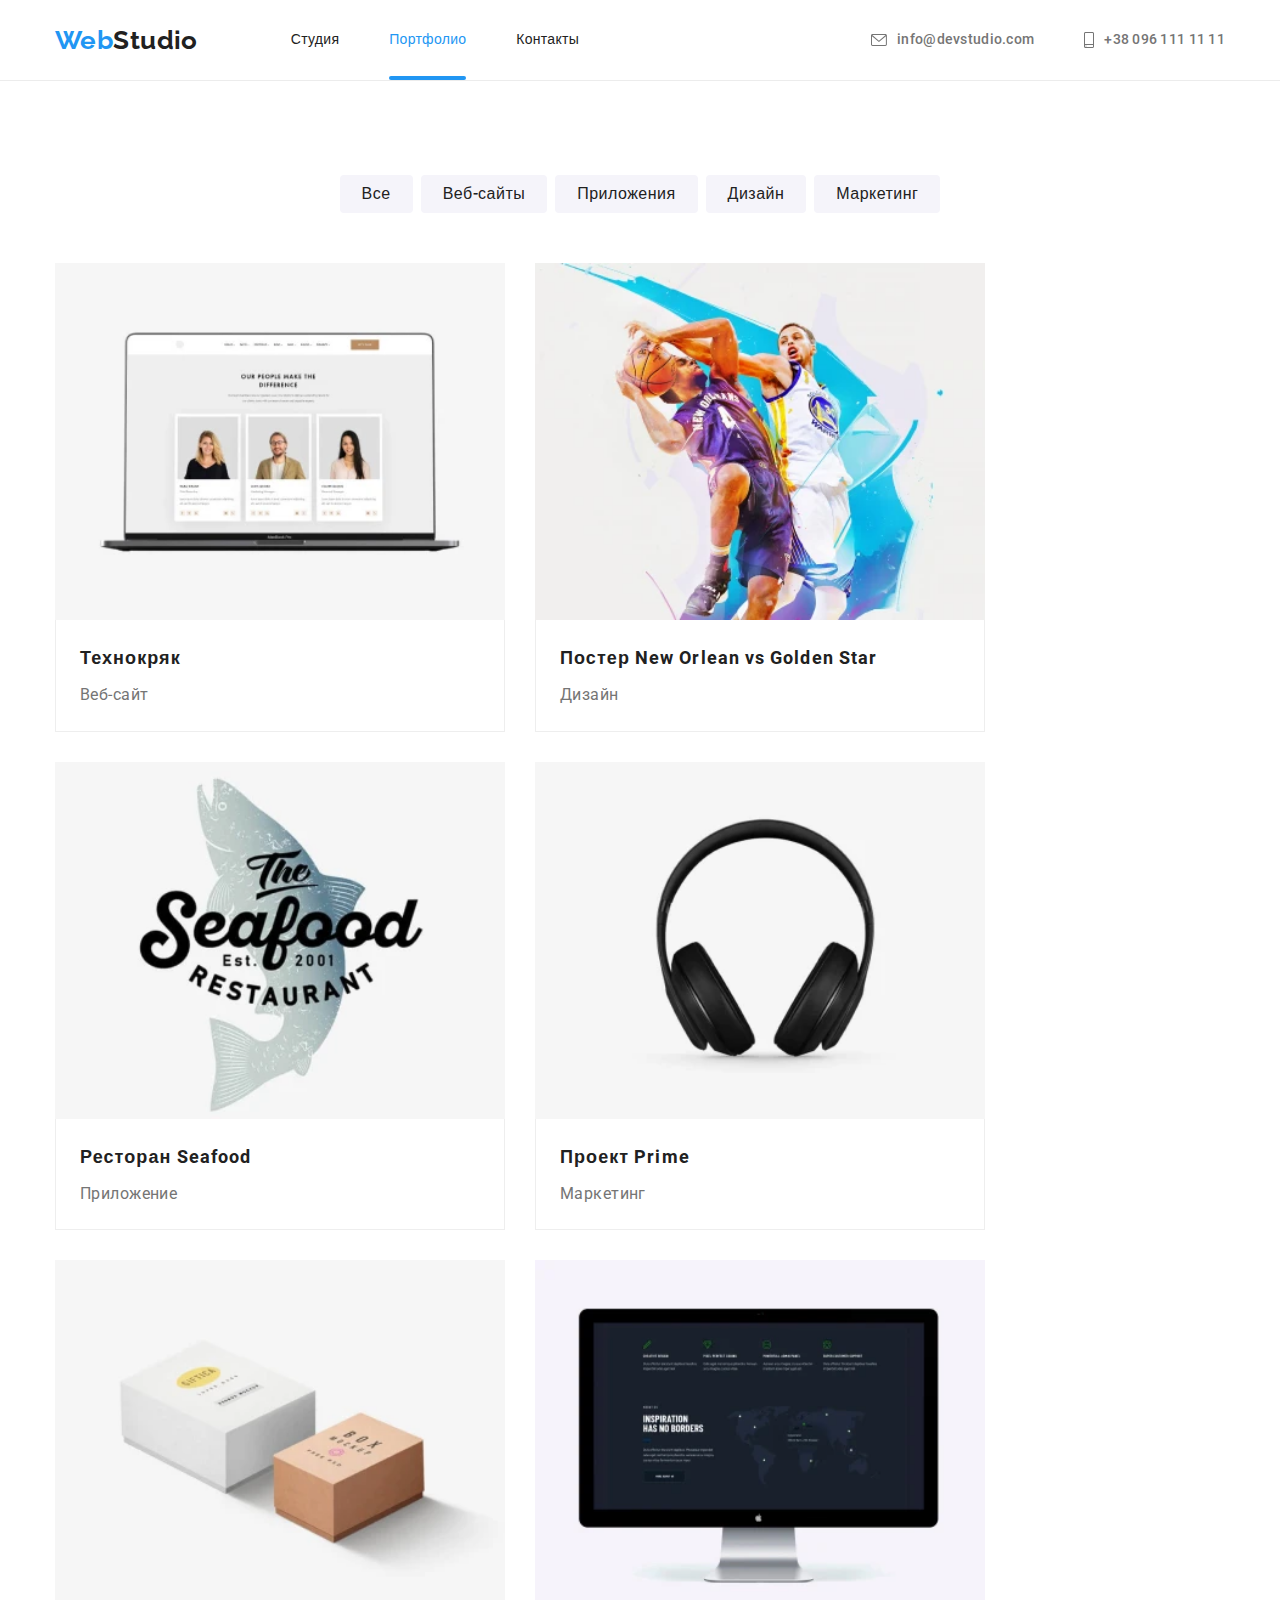
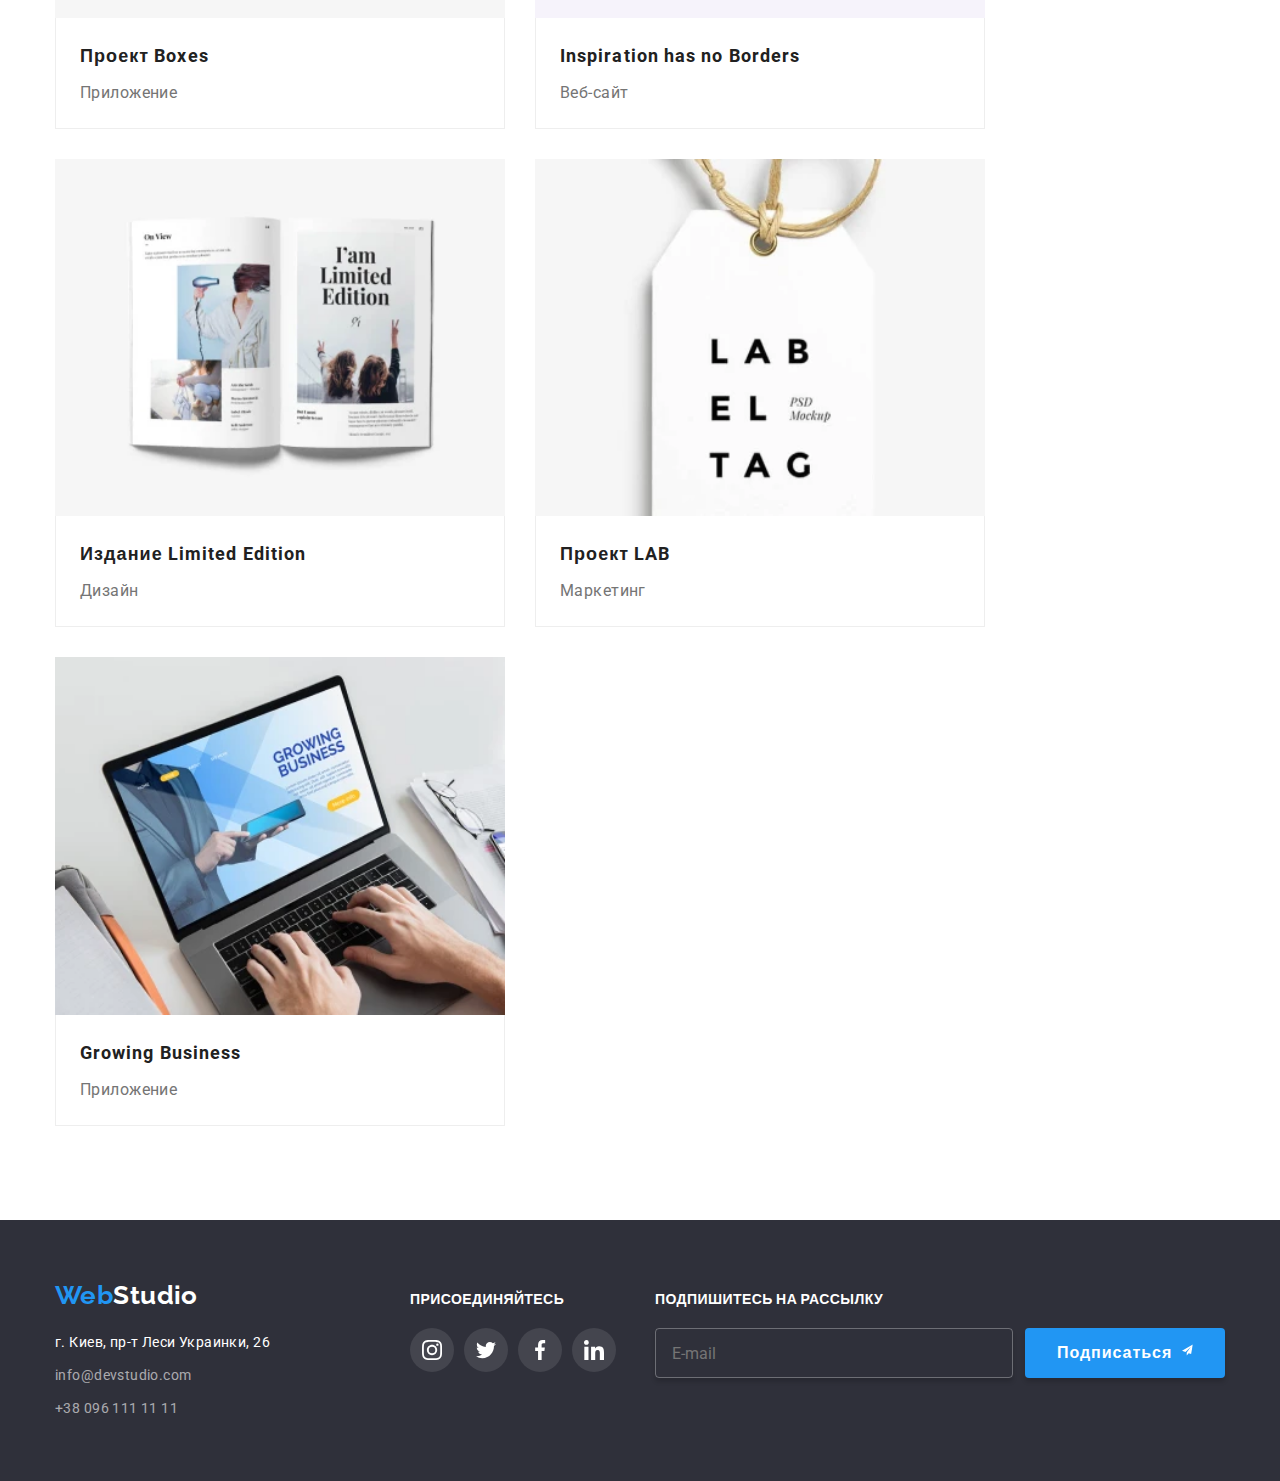
==== portfolio.html @ 71bda109 "Додає мобільну та планшетну версію сторінки" ====
<!DOCTYPE html>
<html lang="ru">
  <head>
    <meta charset="UTF-8" />
    <meta http-equiv="X-UA-Compatible" content="IE=edge" />
    <meta name="viewport" content="width=device-width, initial-scale=1.0" />
    <title>Портфолио</title>
    <link rel="preconnect" href="https://fonts.googleapis.com" />
    <link rel="preconnect" href="https://fonts.gstatic.com" crossorigin />
    <link
      href="https://fonts.googleapis.com/css2?family=Raleway:wght@700&family=Roboto:wght@400;500;700;900&display=swap"
      rel="stylesheet"
    />
    <link rel="stylesheet" href="./css/main.min.css" />
  </head>
  <body>
    <header class="header">
      <div class="container header__container">
        <a class="logo header__logo link" href="./index.html"
          ><span class="logo--accent">Web</span>Studio</a
        >

        <button class="mobile-menu__btn" type="button" data-menu-button>
          <svg class="mobile-menu__icon" width="24" height="16">
            <use class="mobile-menu__burger" href="./images/sprite.svg#burger"></use>
            <use class="mobile-menu__close" href="./images/sprite.svg#close"></use>
          </svg>
        </button>

        <div class="mobile-menu" data-menu>
          <ul class="mobile-menu__nav">
            <li class="mobile-menu__item list">
              <a class="mobile-menu__link link" href="./index.html">Студия</a>
            </li>
            <li class="mobile-menu__item list">
              <a class="mobile-menu__link link mobile-menu__current" href="./portfolio.html"
                >Портфолио</a
              >
            </li>
            <li class="mobile-menu__item list">
              <a class="mobile-menu__link link" href="#">Контакты</a>
            </li>
          </ul>
          <ul class="list mobile-menu__contacts">
            <li class="mobile-menu__contact">
              <a class="link" href="tel:+380961111111">+38 096 111 11 11</a>
            </li>
            <li class="mobile-menu__contact">
              <a class="link" href="mailto:info@devstudio.com">info@devstudio.com</a>
            </li>
          </ul>
          <ul class="list mobile-menu__socials">
            <li class="mobile-menu__social">
              <a class="link" href="#" target="_blank" rel="noopener noreferrer">Instagram </a>
            </li>
            <li class="mobile-menu__social">
              <a class="link" href="#" target="_blank" rel="noopener noreferrer">Twitter</a>
            </li>
            <li class="mobile-menu__social">
              <a class="link" href="#" target="_blank" rel="noopener noreferrer">Facebook</a>
            </li>
            <li class="mobile-menu__social">
              <a class="link" href="#" target="_blank" rel="noopener noreferrer">LinkedIn</a>
            </li>
          </ul>
        </div>

        <nav class="site-nav">
          <ul class="list site-nav__list">
            <li class="site-nav__item">
              <a class="site-nav__link link" href="./index.html">Студия</a>
            </li>
            <li class="site-nav__item">
              <a class="site-nav__link link site-nav__current" href="./portfolio.html">Портфолио</a>
            </li>
            <li class="site-nav__item"><a class="site-nav__link link" href="#">Контакты</a></li>
          </ul>
        </nav>

        <ul class="list contacts">
          <li class="contacts__item">
            <a class="contact link" href="mailto:info@devstudio.com">
              <svg class="contact__icon contact__mail">
                <use href="./images/sprite.svg#envelope"></use>
              </svg>
              info@devstudio.com</a
            >
          </li>
          <li class="contacts__item">
            <a class="contact link" href="tel:+380961111111">
              <svg class="contact__icon contact__phone">
                <use href="./images/sprite.svg#smartphone"></use>
              </svg>
              +38 096 111 11 11</a
            >
          </li>
        </ul>
      </div>
    </header>

    <main class="section">
      <section class="container">
        <h1 class="visually-hidden">Наши работы</h1>

        <!-- Filters button -->
        <ul class="list filter">
          <li class="filter__items"><button type="button" class="filter__button">Все</button></li>
          <li class="filter__items">
            <button type="button" class="filter__button">Веб-сайты</button>
          </li>
          <li class="filter__items">
            <button type="button" class="filter__button">Приложения</button>
          </li>
          <li class="filter__items">
            <button type="button" class="filter__button">Дизайн</button>
          </li>
          <li class="filter__items">
            <button type="button" class="filter__button">Маркетинг</button>
          </li>
        </ul>

        <!-- Works -->
        <ul class="list works card-set">
          <li class="works__item card-set__item">
            <a class="link work-card" href="#" target="_blank" rel="noopener noreferrer">
              <div class="card-overlay">
                <picture>
                  <source
                    media="(min-width: 1200px)"
                    srcset="
                      ./images/portfolio/portfolio-1_lg.webp    1x,
                      ./images/portfolio/portfolio-1_lg@2x.webp 2x
                    "
                    type="image/webp"
                  />
                  <source
                    media="(min-width: 1200px)"
                    srcset="
                      ./images/portfolio/portfolio-1_lg.jpg    1x,
                      ./images/portfolio/portfolio-1_lg@2x.jpg 2x
                    "
                    type="image/jpg"
                  />
                  <source
                    media="(min-width: 768px)"
                    srcset="
                      ./images/portfolio/portfolio-1_md.webp    1x,
                      ./images/portfolio/portfolio-1_md@2x.webp 2x
                    "
                    type="image/webp"
                  />
                  <source
                    media="(min-width: 768px)"
                    srcset="
                      ./images/portfolio/portfolio-1_md.jpg    1x,
                      ./images/portfolio/portfolio-1_md@2x.jpg 2x
                    "
                    type="image/jpg"
                  />
                  <source
                    media="(max-width: 767px)"
                    srcset="
                      ./images/portfolio/portfolio-1_sm.webp    1x,
                      ./images/portfolio/portfolio-1_sm@2x.webp 2x
                    "
                    type="image/webp"
                  />
                  <source
                    media="(max-width: 767px)"
                    srcset="
                      ./images/portfolio/portfolio-1_sm.jpg    1x,
                      ./images/portfolio/portfolio-1_sm@2x.jpg 2x
                    "
                    type="image/jpg"
                  />
                  <img src="./images/portfolio/portfolio-1_sm.jpg" alt="Технокряк" width="450" />
                </picture>

                <p class="card-overlay__desc">
                  Ресурс предлагает комплексные предложения с разным уровнем функционала и сервисов.
                  Все это позволит посетителю получить исчерпывающие сведения о компании или частном
                  лице.
                </p>
              </div>
              <div class="work-card__transcription">
                <h2 class="work-card__name">Технокряк</h2>
                <p class="work-card__type">Веб-сайт</p>
              </div>
            </a>
          </li>
          <li class="works__item card-set__item">
            <a class="link work-card" href="#" target="_blank" rel="noopener noreferrer">
              <div class="card-overlay">
                <picture>
                  <source
                    media="(min-width: 1200px)"
                    srcset="
                      ./images/portfolio/portfolio-2_lg.webp    1x,
                      ./images/portfolio/portfolio-2_lg@2x.webp 2x
                    "
                    type="image/webp"
                  />
                  <source
                    media="(min-width: 1200px)"
                    srcset="
                      ./images/portfolio/portfolio-2_lg.jpg    1x,
                      ./images/portfolio/portfolio-2_lg@2x.jpg 2x
                    "
                    type="image/jpg"
                  />
                  <source
                    media="(min-width: 768px)"
                    srcset="
                      ./images/portfolio/portfolio-2_md.webp    1x,
                      ./images/portfolio/portfolio-2_md@2x.webp 2x
                    "
                    type="image/webp"
                  />
                  <source
                    media="(min-width: 768px)"
                    srcset="
                      ./images/portfolio/portfolio-2_md.jpg    1x,
                      ./images/portfolio/portfolio-2_md@2x.jpg 2x
                    "
                    type="image/jpg"
                  />
                  <source
                    media="(max-width: 767px)"
                    srcset="
                      ./images/portfolio/portfolio-2_sm.webp    1x,
                      ./images/portfolio/portfolio-2_sm@2x.webp 2x
                    "
                    type="image/webp"
                  />
                  <source
                    media="(max-width: 767px)"
                    srcset="
                      ./images/portfolio/portfolio-2_sm.jpg    1x,
                      ./images/portfolio/portfolio-2_sm@2x.jpg 2x
                    "
                    type="image/jpg"
                  />
                  <img
                    src="./images/portfolio/portfolio-2_sm.jpg"
                    alt="Постер New Orlean vs Golden Star"
                    width="450"
                    height="294"
                  />
                </picture>

                <p class="card-overlay__desc">
                  Ресурс предлагает комплексные предложения с разным уровнем функционала и сервисов.
                  Все это позволит посетителю получить исчерпывающие сведения о компании или частном
                  лице.
                </p>
              </div>
              <div class="work-card__transcription">
                <h2 lang="en" class="work-card__name">Постер New Orlean vs Golden Star</h2>
                <p class="work-card__type">Дизайн</p>
              </div>
            </a>
          </li>
          <li class="works__item card-set__item">
            <a class="link work-card" href="#" target="_blank" rel="noopener noreferrer">
              <div class="card-overlay">
                <picture>
                  <source
                    media="(min-width: 1200px)"
                    srcset="
                      ./images/portfolio/portfolio-3_lg.webp    1x,
                      ./images/portfolio/portfolio-3_lg@2x.webp 2x
                    "
                    type="image/webp"
                  />
                  <source
                    media="(min-width: 1200px)"
                    srcset="
                      ./images/portfolio/portfolio-3_lg.jpg    1x,
                      ./images/portfolio/portfolio-3_lg@2x.jpg 2x
                    "
                    type="image/jpg"
                  />
                  <source
                    media="(min-width: 768px)"
                    srcset="
                      ./images/portfolio/portfolio-3_md.webp    1x,
                      ./images/portfolio/portfolio-3_md@2x.webp 2x
                    "
                    type="image/webp"
                  />
                  <source
                    media="(min-width: 768px)"
                    srcset="
                      ./images/portfolio/portfolio-3_md.jpg    1x,
                      ./images/portfolio/portfolio-3_md@2x.jpg 2x
                    "
                    type="image/jpg"
                  />
                  <source
                    media="(max-width: 767px)"
                    srcset="
                      ./images/portfolio/portfolio-3_sm.webp    1x,
                      ./images/portfolio/portfolio-3_sm@2x.webp 2x
                    "
                    type="image/webp"
                  />
                  <source
                    media="(max-width: 767px)"
                    srcset="
                      ./images/portfolio/portfolio-3_sm.jpg    1x,
                      ./images/portfolio/portfolio-3_sm@2x.jpg 2x
                    "
                    type="image/jpg"
                  />
                  <img
                    src="./images/portfolio/portfolio-3_sm.jpg"
                    alt="Ресторан Seafood"
                    width="450"
                    height="294"
                  />
                </picture>
                <p class="card-overlay__desc">
                  Ресурс предлагает комплексные предложения с разным уровнем функционала и сервисов.
                  Все это позволит посетителю получить исчерпывающие сведения о компании или частном
                  лице.
                </p>
              </div>
              <div class="work-card__transcription">
                <h2 lang="en" class="work-card__name">Ресторан Seafood</h2>
                <p class="work-card__type">Приложение</p>
              </div>
            </a>
          </li>
          <li class="works__item card-set__item">
            <a class="link work-card" href="#" target="_blank" rel="noopener noreferrer">
              <div class="card-overlay">
                <picture>
                  <source
                    media="(min-width: 1200px)"
                    srcset="
                      ./images/portfolio/portfolio-4_lg.webp    1x,
                      ./images/portfolio/portfolio-4_lg@2x.webp 2x
                    "
                    type="image/webp"
                  />
                  <source
                    media="(min-width: 1200px)"
                    srcset="
                      ./images/portfolio/portfolio-4_lg.jpg    1x,
                      ./images/portfolio/portfolio-4_lg@2x.jpg 2x
                    "
                    type="image/jpg"
                  />
                  <source
                    media="(min-width: 768px)"
                    srcset="
                      ./images/portfolio/portfolio-4_md.webp    1x,
                      ./images/portfolio/portfolio-4_md@2x.webp 2x
                    "
                    type="image/webp"
                  />
                  <source
                    media="(min-width: 768px)"
                    srcset="
                      ./images/portfolio/portfolio-4_md.jpg    1x,
                      ./images/portfolio/portfolio-4_md@2x.jpg 2x
                    "
                    type="image/jpg"
                  />
                  <source
                    media="(max-width: 767px)"
                    srcset="
                      ./images/portfolio/portfolio-4_sm.webp    1x,
                      ./images/portfolio/portfolio-4_sm@2x.webp 2x
                    "
                    type="image/webp"
                  />
                  <source
                    media="(max-width: 767px)"
                    srcset="
                      ./images/portfolio/portfolio-4_sm.jpg    1x,
                      ./images/portfolio/portfolio-4_sm@2x.jpg 2x
                    "
                    type="image/jpg"
                  />
                  <img
                    src="./images/portfolio/portfolio-4_sm.jpg"
                    alt="Проект Prime"
                    width="450"
                    height="294"
                  />
                </picture>

                <p class="card-overlay__desc">
                  Ресурс предлагает комплексные предложения с разным уровнем функционала и сервисов.
                  Все это позволит посетителю получить исчерпывающие сведения о компании или частном
                  лице.
                </p>
              </div>
              <div class="work-card__transcription">
                <h2 class="work-card__name">Проект Prime</h2>
                <p class="work-card__type">Маркетинг</p>
              </div>
            </a>
          </li>
          <li class="works__item card-set__item">
            <a class="link work-card" href="#" target="_blank" rel="noopener noreferrer">
              <div class="card-overlay">
                <picture>
                  <source
                    media="(min-width: 1200px)"
                    srcset="
                      ./images/portfolio/portfolio-5_lg.webp    1x,
                      ./images/portfolio/portfolio-5_lg@2x.webp 2x
                    "
                    type="image/webp"
                  />
                  <source
                    media="(min-width: 1200px)"
                    srcset="
                      ./images/portfolio/portfolio-5_lg.jpg    1x,
                      ./images/portfolio/portfolio-5_lg@2x.jpg 2x
                    "
                    type="image/jpg"
                  />
                  <source
                    media="(min-width: 768px)"
                    srcset="
                      ./images/portfolio/portfolio-5_md.webp    1x,
                      ./images/portfolio/portfolio-5_md@2x.webp 2x
                    "
                    type="image/webp"
                  />
                  <source
                    media="(min-width: 768px)"
                    srcset="
                      ./images/portfolio/portfolio-5_md.jpg    1x,
                      ./images/portfolio/portfolio-5_md@2x.jpg 2x
                    "
                    type="image/jpg"
                  />
                  <source
                    media="(max-width: 767px)"
                    srcset="
                      ./images/portfolio/portfolio-5_sm.webp    1x,
                      ./images/portfolio/portfolio-5_sm@2x.webp 2x
                    "
                    type="image/webp"
                  />
                  <source
                    media="(max-width: 767px)"
                    srcset="
                      ./images/portfolio/portfolio-5_sm.jpg    1x,
                      ./images/portfolio/portfolio-5_sm@2x.jpg 2x
                    "
                    type="image/jpg"
                  />
                  <img
                    src="./images/portfolio/portfolio-5_sm.jpg"
                    alt="Проект Boxes"
                    width="450"
                    height="294"
                  />
                </picture>

                <p class="card-overlay__desc">
                  Ресурс предлагает комплексные предложения с разным уровнем функционала и сервисов.
                  Все это позволит посетителю получить исчерпывающие сведения о компании или частном
                  лице.
                </p>
              </div>
              <div class="work-card__transcription">
                <h2 lang="en" class="work-card__name">Проект Boxes</h2>
                <p class="work-card__type">Приложение</p>
              </div>
            </a>
          </li>
          <li class="works__item card-set__item">
            <a class="link work-card" href="#" target="_blank" rel="noopener noreferrer">
              <div class="card-overlay">
                <picture>
                  <source
                    media="(min-width: 1200px)"
                    srcset="
                      ./images/portfolio/portfolio-6_lg.webp    1x,
                      ./images/portfolio/portfolio-6_lg@2x.webp 2x
                    "
                    type="image/webp"
                  />
                  <source
                    media="(min-width: 1200px)"
                    srcset="
                      ./images/portfolio/portfolio-6_lg.jpg    1x,
                      ./images/portfolio/portfolio-6_lg@2x.jpg 2x
                    "
                    type="image/jpg"
                  />
                  <source
                    media="(min-width: 768px)"
                    srcset="
                      ./images/portfolio/portfolio-6_md.webp    1x,
                      ./images/portfolio/portfolio-6_md@2x.webp 2x
                    "
                    type="image/webp"
                  />
                  <source
                    media="(min-width: 768px)"
                    srcset="
                      ./images/portfolio/portfolio-6_md.jpg    1x,
                      ./images/portfolio/portfolio-6_md@2x.jpg 2x
                    "
                    type="image/jpg"
                  />
                  <source
                    media="(max-width: 767px)"
                    srcset="
                      ./images/portfolio/portfolio-6_sm.webp    1x,
                      ./images/portfolio/portfolio-6_sm@2x.webp 2x
                    "
                    type="image/webp"
                  />
                  <source
                    media="(max-width: 767px)"
                    srcset="
                      ./images/portfolio/portfolio-6_sm.jpg    1x,
                      ./images/portfolio/portfolio-6_sm@2x.jpg 2x
                    "
                    type="image/jpg"
                  />
                  <img
                    src="./images/portfolio/portfolio-6_sm.jpg"
                    width="450"
                    height="294"
                    alt="Inspiration has no Borders"
                  />
                </picture>

                <p class="card-overlay__desc">
                  Ресурс предлагает комплексные предложения с разным уровнем функционала и сервисов.
                  Все это позволит посетителю получить исчерпывающие сведения о компании или частном
                  лице.
                </p>
              </div>
              <div class="work-card__transcription">
                <h2 lang="en" class="work-card__name">Inspiration has no Borders</h2>
                <p class="work-card__type">Веб-сайт</p>
              </div>
            </a>
          </li>
          <li class="works__item card-set__item">
            <a class="link work-card" href="#" target="_blank" rel="noopener noreferrer">
              <div class="card-overlay">
                <picture>
                  <source
                    media="(min-width: 1200px)"
                    srcset="
                      ./images/portfolio/portfolio-7_lg.webp    1x,
                      ./images/portfolio/portfolio-7_lg@2x.webp 2x
                    "
                    type="image/webp"
                  />
                  <source
                    media="(min-width: 1200px)"
                    srcset="
                      ./images/portfolio/portfolio-7_lg.jpg    1x,
                      ./images/portfolio/portfolio-7_lg@2x.jpg 2x
                    "
                    type="image/jpg"
                  />
                  <source
                    media="(min-width: 768px)"
                    srcset="
                      ./images/portfolio/portfolio-7_md.webp    1x,
                      ./images/portfolio/portfolio-7_md@2x.webp 2x
                    "
                    type="image/webp"
                  />
                  <source
                    media="(min-width: 768px)"
                    srcset="
                      ./images/portfolio/portfolio-7_md.jpg    1x,
                      ./images/portfolio/portfolio-7_md@2x.jpg 2x
                    "
                    type="image/jpg"
                  />
                  <source
                    media="(max-width: 767px)"
                    srcset="
                      ./images/portfolio/portfolio-7_sm.webp    1x,
                      ./images/portfolio/portfolio-7_sm@2x.webp 2x
                    "
                    type="image/webp"
                  />
                  <source
                    media="(max-width: 767px)"
                    srcset="
                      ./images/portfolio/portfolio-7_sm.jpg    1x,
                      ./images/portfolio/portfolio-7_sm@2x.jpg 2x
                    "
                    type="image/jpg"
                  />
                  <img
                    src="./images/portfolio/portfolio-7_sm.jpg"
                    width="450"
                    height="294"
                    alt="Издание Limited Edition"
                  />
                </picture>

                <p class="card-overlay__desc">
                  Ресурс предлагает комплексные предложения с разным уровнем функционала и сервисов.
                  Все это позволит посетителю получить исчерпывающие сведения о компании или частном
                  лице.
                </p>
              </div>
              <div class="work-card__transcription">
                <h2 lang="en" class="work-card__name">Издание Limited Edition</h2>
                <p class="work-card__type">Дизайн</p>
              </div>
            </a>
          </li>
          <li class="works__item card-set__item">
            <a class="link work-card" href="#" target="_blank" rel="noopener noreferrer">
              <div class="card-overlay">
                <picture>
                  <source
                    media="(min-width: 1200px)"
                    srcset="
                      ./images/portfolio/portfolio-8_lg.webp    1x,
                      ./images/portfolio/portfolio-8_lg@2x.webp 2x
                    "
                    type="image/webp"
                  />
                  <source
                    media="(min-width: 1200px)"
                    srcset="
                      ./images/portfolio/portfolio-8_lg.jpg    1x,
                      ./images/portfolio/portfolio-8_lg@2x.jpg 2x
                    "
                    type="image/jpg"
                  />
                  <source
                    media="(min-width: 768px)"
                    srcset="
                      ./images/portfolio/portfolio-8_md.webp    1x,
                      ./images/portfolio/portfolio-8_md@2x.webp 2x
                    "
                    type="image/webp"
                  />
                  <source
                    media="(min-width: 768px)"
                    srcset="
                      ./images/portfolio/portfolio-8_md.jpg    1x,
                      ./images/portfolio/portfolio-8_md@2x.jpg 2x
                    "
                    type="image/jpg"
                  />
                  <source
                    media="(max-width: 767px)"
                    srcset="
                      ./images/portfolio/portfolio-8_sm.webp    1x,
                      ./images/portfolio/portfolio-8_sm@2x.webp 2x
                    "
                    type="image/webp"
                  />
                  <source
                    media="(max-width: 767px)"
                    srcset="
                      ./images/portfolio/portfolio-8_sm.jpg    1x,
                      ./images/portfolio/portfolio-8_sm@2x.jpg 2x
                    "
                    type="image/jpg"
                  />
                  <img
                    src="./images/portfolio/portfolio-8_sm.jpg"
                    width="450"
                    height="294"
                    alt="Проект LAB"
                  />
                </picture>
                <p class="card-overlay__desc">
                  Ресурс предлагает комплексные предложения с разным уровнем функционала и сервисов.
                  Все это позволит посетителю получить исчерпывающие сведения о компании или частном
                  лице.
                </p>
              </div>
              <div class="work-card__transcription">
                <h2 lang="en" class="work-card__name">Проект LAB</h2>
                <p class="work-card__type">Маркетинг</p>
              </div>
            </a>
          </li>
          <li class="works__item card-set__item">
            <a class="link work-card" href="#" target="_blank" rel="noopener noreferrer">
              <div class="card-overlay">
                <picture>
                  <source
                    media="(min-width: 1200px)"
                    srcset="
                      ./images/portfolio/portfolio-9_lg.webp    1x,
                      ./images/portfolio/portfolio-9_lg@2x.webp 2x
                    "
                    type="image/webp"
                  />
                  <source
                    media="(min-width: 1200px)"
                    srcset="
                      ./images/portfolio/portfolio-9_lg.jpg    1x,
                      ./images/portfolio/portfolio-9_lg@2x.jpg 2x
                    "
                    type="image/jpg"
                  />
                  <source
                    media="(min-width: 768px)"
                    srcset="
                      ./images/portfolio/portfolio-9_md.webp    1x,
                      ./images/portfolio/portfolio-9_md@2x.webp 2x
                    "
                    type="image/webp"
                  />
                  <source
                    media="(min-width: 768px)"
                    srcset="
                      ./images/portfolio/portfolio-9_md.jpg    1x,
                      ./images/portfolio/portfolio-9_md@2x.jpg 2x
                    "
                    type="image/jpg"
                  />
                  <source
                    media="(max-width: 767px)"
                    srcset="
                      ./images/portfolio/portfolio-9_sm.webp    1x,
                      ./images/portfolio/portfolio-9_sm@2x.webp 2x
                    "
                    type="image/webp"
                  />
                  <source
                    media="(max-width: 767px)"
                    srcset="
                      ./images/portfolio/portfolio-9_sm.jpg    1x,
                      ./images/portfolio/portfolio-9_sm@2x.jpg 2x
                    "
                    type="image/jpg"
                  />
                  <img
                    src="./images/portfolio/portfolio-9_sm.jpg"
                    width="450"
                    height="294"
                    alt="Growing Business"
                  />
                </picture>
                <p class="card-overlay__desc">
                  Ресурс предлагает комплексные предложения с разным уровнем функционала и сервисов.
                  Все это позволит посетителю получить исчерпывающие сведения о компании или частном
                  лице.
                </p>
              </div>
              <div class="work-card__transcription">
                <h2 lang="en" class="work-card__name">Growing Business</h2>
                <p class="work-card__type">Приложение</p>
              </div>
            </a>
          </li>
        </ul>
      </section>
    </main>

    <footer class="footer">
      <div class="container footer__container">
        <div class="footer__box">
          <div class="footer__content">
            <a class="logo footer__logo logo--light link" href="./index.html"
              ><span class="logo--accent">Web</span>Studio</a
            >
            <address class="addres">
              <ul class="list addres__list">
                <li class="addres__item">
                  <a
                    class="addres__map link"
                    href="https://goo.gl/maps/GdpmpZJEUeGdeqx7A"
                    target="_blank"
                    rel="noopener noreferrer"
                    >г. Киев, пр-т Леси Украинки, 26</a
                  >
                </li>
                <li class="addres__item">
                  <a class="addres__contacts link" href="mailto:info@devstudio.com"
                    >info@devstudio.com</a
                  >
                </li>
                <li class="addres__item">
                  <a class="addres__contacts link" href="tel:+380961111111">+38 096 111 11 11</a>
                </li>
              </ul>
            </address>
          </div>
          <div class="footer__social">
            <p class="call footer__call"><strong class="call__strong">присоединяйтесь</strong></p>
            <ul class="list social">
              <li class="social__item">
                <a
                  class="link social__link social__link--dark"
                  href="#"
                  target="_blank"
                  rel="noopener noreferrer"
                  aria-label="instagram"
                >
                  <svg class="social__icon">
                    <use href="./images/sprite.svg#instagram"></use>
                  </svg>
                </a>
              </li>
              <li class="social__item">
                <a
                  class="link social__link social__link--dark"
                  href="#"
                  target="_blank"
                  rel="noopener noreferrer"
                  aria-label="twitter"
                >
                  <svg class="social__icon">
                    <use href="./images/sprite.svg#twitter"></use>
                  </svg>
                </a>
              </li>
              <li class="social__item">
                <a
                  class="link social__link social__link--dark"
                  href="#"
                  target="_blank"
                  rel="noopener noreferrer"
                  aria-label="facebook"
                >
                  <svg class="social__icon">
                    <use href="./images/sprite.svg#facebook"></use>
                  </svg>
                </a>
              </li>
              <li class="social__item">
                <a
                  class="link social__link social__link--dark"
                  href="#"
                  target="_blank"
                  rel="noopener noreferrer"
                  aria-label="linkedin"
                >
                  <svg class="social__icon">
                    <use href="./images/sprite.svg#linkedin"></use>
                  </svg>
                </a>
              </li>
            </ul>
          </div>
        </div>
        <form class="mailing-form" name="mailing-form">
          <p class="call mailing-form__call">
            <strong class="call__strong">Подпишитесь на рассылку</strong>
          </p>
          <div class="mailing-form__blok">
            <label class="mailing-form__label">
              <input
                class="mailing-form__input"
                type="email"
                name="mailing"
                placeholder="E-mail"
                required
              />
            </label>
            <button class="button footer_button" type="submit">
              <span class="button__desc">Подписаться</span>
              <svg class="button__icon">
                <use href="./images/sprite.svg#send"></use>
              </svg>
            </button>
          </div>
        </form>
      </div>
    </footer>

    <script src="./js/mobile-menu.js"></script>
  </body>
</html>
---- css/main.min.css ----
<<<<<<< HEAD
@font-face{font-family:"Roboto";font-style:normal;font-weight:400;src:url("../../fonts/roboto-v30-latin-regular.eot");src:local(""),url("../../fonts/roboto-v30-latin-regular.eot?#iefix") format("embedded-opentype"),url("../../fonts/roboto-v30-latin-regular.woff2") format("woff2"),url("../../fonts/roboto-v30-latin-regular.woff") format("woff"),url("../../fonts/roboto-v30-latin-regular.ttf") format("truetype"),url("../../fonts/roboto-v30-latin-regular.svg#Roboto") format("svg")}@font-face{font-family:"Roboto";font-style:normal;font-weight:500;src:url("../../fonts/roboto-v30-latin-500.eot");src:local(""),url("../../fonts/roboto-v30-latin-500.eot?#iefix") format("embedded-opentype"),url("../../fonts/roboto-v30-latin-500.woff2") format("woff2"),url("../../fonts/roboto-v30-latin-500.woff") format("woff"),url("../../fonts/roboto-v30-latin-500.ttf") format("truetype"),url("../../fonts/roboto-v30-latin-500.svg#Roboto") format("svg")}@font-face{font-family:"Roboto";font-style:normal;font-weight:700;src:url("../../fonts/roboto-v30-latin-700.eot");src:local(""),url("../../fonts/roboto-v30-latin-700.eot?#iefix") format("embedded-opentype"),url("../../fonts/roboto-v30-latin-700.woff2") format("woff2"),url("../../fonts/roboto-v30-latin-700.woff") format("woff"),url("../../fonts/roboto-v30-latin-700.ttf") format("truetype"),url("../../fonts/roboto-v30-latin-700.svg#Roboto") format("svg")}@font-face{font-family:"Roboto";font-style:normal;font-weight:900;src:url("../../fonts/roboto-v30-latin-900.eot");src:local(""),url("../../fonts/roboto-v30-latin-900.eot?#iefix") format("embedded-opentype"),url("../../fonts/roboto-v30-latin-900.woff2") format("woff2"),url("../../fonts/roboto-v30-latin-900.woff") format("woff"),url("../../fonts/roboto-v30-latin-900.ttf") format("truetype"),url("../../fonts/roboto-v30-latin-900.svg#Roboto") format("svg")}@font-face{font-family:"Raleway";font-style:normal;font-weight:700;src:url("../../fonts/raleway-v27-latin-700.eot");src:local(""),url("../../fonts/raleway-v27-latin-700.eot?#iefix") format("embedded-opentype"),url("../../fonts/raleway-v27-latin-700.woff2") format("woff2"),url("../../fonts/raleway-v27-latin-700.woff") format("woff"),url("../../fonts/raleway-v27-latin-700.ttf") format("truetype"),url("../../fonts/raleway-v27-latin-700.svg#Raleway") format("svg")}/*! modern-normalize v1.1.0 | MIT License | https://github.com/sindresorhus/modern-normalize */*,::before,::after{-webkit-box-sizing:border-box;box-sizing:border-box}html{-moz-tab-size:4;-o-tab-size:4;tab-size:4}html{line-height:1.15;-webkit-text-size-adjust:100%}body{margin:0}body{font-family:system-ui,-apple-system,"Segoe UI",Roboto,Helvetica,Arial,sans-serif,"Apple Color Emoji","Segoe UI Emoji"}hr{height:0;color:inherit}abbr[title]{-webkit-text-decoration:underline dotted;text-decoration:underline dotted}b,strong{font-weight:bolder}code,kbd,samp,pre{font-family:ui-monospace,SFMono-Regular,Consolas,"Liberation Mono",Menlo,monospace;font-size:1em}small{font-size:80%}sub,sup{font-size:75%;line-height:0;position:relative;vertical-align:baseline}sub{bottom:-0.25em}sup{top:-0.5em}table{text-indent:0;border-color:inherit}button,input,optgroup,select,textarea{font-family:inherit;font-size:100%;line-height:1.15;margin:0}button,select{text-transform:none}button,[type=button],[type=reset],[type=submit]{-webkit-appearance:button}::-moz-focus-inner{border-style:none;padding:0}:-moz-focusring{outline:1px dotted ButtonText}:-moz-ui-invalid{box-shadow:none}legend{padding:0}progress{vertical-align:baseline}::-webkit-inner-spin-button,::-webkit-outer-spin-button{height:auto}[type=search]{-webkit-appearance:textfield;outline-offset:-2px}::-webkit-search-decoration{-webkit-appearance:none}::-webkit-file-upload-button{-webkit-appearance:button;font:inherit}summary{display:list-item}:root{--text-color: #757575;--title-color: #212121;--white-clr: #ffffff;--social-color: #afb1b8;--accent-color: #2196f3;--address-color-contact: rgba(255, 255, 255, 0.6);--background-white: #ffffff;--background-button: #f5f4fa;--background-second: #2f303a;--background-section-team: #f5f4fa;--background-button-hover: #188ce8;--bgc-footer-link: rgba(255, 255, 255, 0.1);--bgc-desc-pic-going: rgba(47, 48, 58, 0.8);--time: 250ms;--cubic: cubic-bezier(0.4, 0, 0.2, 1);--indent: 30px;--items: 3}.visually-hidden{position:absolute;width:1px;height:1px;margin:-1px;border:0;padding:0;white-space:nowrap;-webkit-clip-path:inset(100%);clip-path:inset(100%);clip:rect(0 0 0 0);overflow:hidden}.card-set{display:-webkit-box;display:-ms-flexbox;display:flex;-ms-flex-wrap:wrap;flex-wrap:wrap;gap:var(--indent)}.card-set__item{-ms-flex-preferred-size:calc((100% - var(--indent)*(var(--items) - 1))/var(--items));flex-basis:calc((100% - var(--indent)*(var(--items) - 1))/var(--items))}h1,h2,h3,h4,h5,h6,p{margin:0}.link{text-decoration:none;color:inherit}.list{list-style:none;padding:0;margin:0}img{display:block;max-width:100%;height:auto}body{background-color:var(--background-white);color:var(--text-color);font-family:"Roboto",sans-serif;font-size:14px;letter-spacing:.03em}.section{padding-top:60px;padding-bottom:60px}@media screen and (min-width: 1200px){.section{padding-top:94px;padding-bottom:94px}}.container{width:100%;margin-left:auto;margin-right:auto;padding-left:15px;padding-right:15px}@media screen and (min-width: 480px){.container{max-width:480px}}@media screen and (min-width: 768px){.container{max-width:768px}}@media screen and (min-width: 1200px){.container{max-width:1200px}}.button{display:-webkit-box;display:-ms-flexbox;display:flex;padding:10px 32px;-webkit-box-pack:center;-ms-flex-pack:center;justify-content:center;min-width:200px;font-family:inherit;font-weight:700;font-size:16px;line-height:1.88;letter-spacing:.06em;border-radius:4px;border:none;background-color:var(--accent-color);color:var(--white-clr);-webkit-box-shadow:0px 4px 4px rgba(0,0,0,.15);box-shadow:0px 4px 4px rgba(0,0,0,.15);-webkit-transition:background-color var(--time) var(--cubic);transition:background-color var(--time) var(--cubic);cursor:pointer}.button__icon{width:24px;height:24px;fill:currentColor;margin-left:10px}.button:hover,.button:focus{background-color:var(--background-button-hover)}.logo{display:inline-block;font-family:"Raleway",sans-serif;font-weight:700;font-size:24px;line-height:1.1666666667;color:var(--title-color)}.logo--accent{color:var(--accent-color)}.logo--light{color:var(--white-clr)}@media screen and (min-width: 1200px){.logo{font-size:26px;line-height:1.1923076923}}.site-nav{display:none}@media screen and (min-width: 768px){.site-nav{display:-webkit-box;display:-ms-flexbox;display:flex;margin:0 auto}}@media screen and (min-width: 1200px){.site-nav{margin:0}}.site-nav__list{color:var(--title-color);font-weight:500;line-height:1.14;letter-spacing:.02em}.site-nav__link{-webkit-transition:color var(--time) var(--cubic);transition:color var(--time) var(--cubic)}.site-nav__link:hover,.site-nav__link:focus{color:var(--accent-color)}.site-nav__current{position:relative;color:var(--accent-color)}.site-nav__current::after{position:absolute;left:0;bottom:-3px;content:"";display:inline-block;width:100%;height:4px;background-color:var(--accent-color);border-radius:2px}@media screen and (min-width: 1200px){.site-nav__current::after{bottom:-1px}}.site-nav__list{display:-webkit-box;display:-ms-flexbox;display:flex}.site-nav .site-nav__item{margin-right:50px}.site-nav__item:last-child{margin-right:0px}.site-nav__link{padding-top:32px;padding-bottom:32px}.contact{display:none;-webkit-box-align:center;-ms-flex-align:center;align-items:center;color:var(--text-color);font-size:12px;line-height:1.17;font-weight:500;letter-spacing:.02em;-webkit-transition:color var(--time) var(--cubic);transition:color var(--time) var(--cubic)}@media screen and (min-width: 768px){.contact{display:-webkit-box;display:-ms-flexbox;display:flex}}@media screen and (min-width: 1200px){.contact{font-size:14px;line-height:1.14;padding-top:32px;padding-bottom:32px}}.contact:hover,.contact:focus{color:var(--accent-color)}.contact__icon{margin-right:10px;fill:currentColor}.contact__mail{width:16px;height:12px}.contact__phone{width:10px;height:16px}@media screen and (min-width: 1200px){.contacts{margin-left:auto}}@media screen and (min-width: 768px){.contacts__item:not(:last-child){margin-bottom:10px}}@media screen and (min-width: 1200px){.contacts__item:not(:last-child){margin-bottom:0}}@media screen and (min-width: 1200px){.contacts{display:-webkit-box;display:-ms-flexbox;display:flex}.contacts__item:not(:last-child){margin-right:50px}}.card-overlay{position:relative;overflow:hidden}.card-overlay__desc{position:absolute;bottom:-100%;left:0;display:inline-block;width:100%;height:100%;padding:63px 24px;margin:0;font-size:18px;line-height:1.56;color:var(--white-clr);background-color:rgba(33,150,243,.9);-webkit-transition:-webkit-transform var(--time) var(--cubic);transition:-webkit-transform var(--time) var(--cubic);transition:transform var(--time) var(--cubic);transition:transform var(--time) var(--cubic), -webkit-transform var(--time) var(--cubic)}.work-card:hover .card-overlay__desc,.work-card:focus .card-overlay__desc{-webkit-transform:translateY(-100%);transform:translateY(-100%)}.work-card{display:block;-webkit-transition:-webkit-box-shadow var(--time) var(--cubic);transition:-webkit-box-shadow var(--time) var(--cubic);transition:box-shadow var(--time) var(--cubic);transition:box-shadow var(--time) var(--cubic), -webkit-box-shadow var(--time) var(--cubic)}@media screen and (min-width: 768px)and (max-width: 1199px){.work-card{display:-webkit-box;display:-ms-flexbox;display:flex;-webkit-box-orient:vertical;-webkit-box-direction:normal;-ms-flex-direction:column;flex-direction:column}}.work-card:hover,.work-card:focus{-webkit-box-shadow:0px 4px 4px rgba(0,0,0,.25);box-shadow:0px 4px 4px rgba(0,0,0,.25)}.work-card__transcription{padding:20px 24px;border:1px solid #eee;border-top:none}@media screen and (min-width: 768px)and (max-width: 1199px){.work-card__transcription{display:-webkit-box;display:-ms-flexbox;display:flex;-webkit-box-orient:vertical;-webkit-box-direction:normal;-ms-flex-direction:column;flex-direction:column;-webkit-box-flex:1;-ms-flex-positive:1;flex-grow:1}}.work-card__name{color:var(--title-color);font-weight:700;font-size:18px;line-height:2;letter-spacing:.06em;margin:0 0 4px 0}.work-card__type{font-size:16px;line-height:1.88;margin:0}.filter{display:-webkit-box;display:-ms-flexbox;display:flex;-ms-flex-wrap:wrap;flex-wrap:wrap;-webkit-box-pack:start;-ms-flex-pack:start;justify-content:start;margin-bottom:40px}@media screen and (min-width: 768px){.filter{-webkit-box-pack:center;-ms-flex-pack:center;justify-content:center;margin-bottom:30px}}@media screen and (min-width: 1200px){.filter{-webkit-box-pack:center;-ms-flex-pack:center;justify-content:center;margin-bottom:50px}}.filter__button{display:block;padding:6px 22px;font-family:inherit;color:var(--title-color);font-weight:500;font-size:16px;line-height:1.62;text-align:center;background-color:var(--background-button);border:none;border-radius:4px;letter-spacing:.03em;-webkit-transition:background-color var(--time) var(--cubic),color var(--time) var(--cubic),-webkit-box-shadow var(--time) var(--cubic);transition:background-color var(--time) var(--cubic),color var(--time) var(--cubic),-webkit-box-shadow var(--time) var(--cubic);transition:background-color var(--time) var(--cubic),color var(--time) var(--cubic),box-shadow var(--time) var(--cubic);transition:background-color var(--time) var(--cubic),color var(--time) var(--cubic),box-shadow var(--time) var(--cubic),-webkit-box-shadow var(--time) var(--cubic);cursor:pointer}.filter__button:hover,.filter__button:focus{color:var(--white-clr);background-color:var(--accent-color);-webkit-box-shadow:0px 4px 4px rgba(0,0,0,.25);box-shadow:0px 4px 4px rgba(0,0,0,.25)}.filter__items:not(:last-child){margin-right:8px}.filter__items:first-child{margin-bottom:15px}@media screen and (min-width: 768px){.filter__items:first-child{margin-bottom:0}}.backdrop{position:fixed;top:0;left:0;width:100%;height:100%;background-color:rgba(0,0,0,.2);z-index:40;opacity:1;visibility:visible;pointer-events:initial;-webkit-transition:opacity var(--time) var(--cubic);transition:opacity var(--time) var(--cubic)}.backdrop.is-hidden{opacity:0;pointer-events:none}.close-btn{position:absolute;right:8px;top:8px;display:-webkit-box;display:-ms-flexbox;display:flex;-webkit-box-pack:center;-ms-flex-pack:center;justify-content:center;-webkit-box-align:center;-ms-flex-align:center;align-items:center;width:30px;height:30px;padding:0;color:#000;border-radius:50%;background-color:var(--background-white);border:1px solid rgba(0,0,0,.1);cursor:pointer}.close-btn__icon{width:15px;height:15px;fill:currentColor;-webkit-transition:color var(--time) var(--cubic);transition:color var(--time) var(--cubic)}.close-btn:hover .close-btn__icon,.close-btn:focus .close-btn__icon{color:var(--accent-color)}.checkbox__custom{display:-webkit-box;display:-ms-flexbox;display:flex;-webkit-box-pack:center;-ms-flex-pack:center;justify-content:center;-webkit-box-align:center;-ms-flex-align:center;align-items:center;margin-right:7px;width:16px;height:15px;-webkit-transition:background-color var(--time) var(--cubic),order-radius var(--time) var(--cubic);transition:background-color var(--time) var(--cubic),order-radius var(--time) var(--cubic)}.checkbox__icon--on{width:11px;height:8px;fill:var(--white-clr);opacity:0;-webkit-transition:opacity var(--time) var(--cubic);transition:opacity var(--time) var(--cubic)}.checkbox__icon--off{fill:var(--title-color);-webkit-transition:opacity var(--time) var(--cubic);transition:opacity var(--time) var(--cubic)}.checkbox:checked+.checkbox__custom{background-color:var(--accent-color);border-radius:2px}.checkbox:checked+.checkbox__custom .checkbox__icon--on{opacity:1}.checkbox:checked+.checkbox__custom .checkbox__icon--off{opacity:0}.checkbox:focus+.checkbox__custom{outline:#101010 solid 1px}.agreement{display:-webkit-box;display:-ms-flexbox;display:flex;-webkit-box-pack:center;-ms-flex-pack:center;justify-content:center;-webkit-box-align:center;-ms-flex-align:center;align-items:center;margin-bottom:30px}.agreement__text{display:inline-block;font-size:12px;line-height:1.1666666667}@media screen and (min-width: 1200px){.agreement__text{font-size:14px;line-height:1.71}}.agreement__text--no-select{-webkit-user-select:none;-moz-user-select:none;-ms-user-select:none;user-select:none}.agreement-link{color:var(--accent-color)}.modal-label{display:block;position:relative;margin-bottom:10px}.modal-label__input{width:100%;height:40px;padding:10px 10px 10px 35px;color:var(--text-color);border:1px solid rgba(33,33,33,.2);border-radius:4px;-webkit-transition:border-color var(--time) var(--cubic);transition:border-color var(--time) var(--cubic)}.modal-label__desc{display:inline-block;margin:0 0 4px 0;font-size:12px;line-height:1.1666666667;letter-spacing:.01em}.modal-label__icon{position:absolute;bottom:0;left:0;width:18px;height:18px;-webkit-transform-origin:bottom left;transform-origin:bottom left;-webkit-transform:translateX(12px) translateY(-11px);transform:translateX(12px) translateY(-11px);fill:var(--title-color);-webkit-transition:fill var(--time) var(--cubic);transition:fill var(--time) var(--cubic)}.modal-label__input:focus-within+.modal-label__icon,.modal-label__input:hover+.modal-label__icon{fill:var(--accent-color)}.modal-label__input:focus-within,.modal-label__input:hover{border-color:var(--accent-color);outline:rgba(0,0,0,0)}.modal-textarea{width:100%;height:120px;padding:12px 16px;font-size:12px;line-height:1.1666666667;letter-spacing:.01em;color:var(--text-color);border:1px solid rgba(33,33,33,.2);border-radius:4px;resize:none;-webkit-transition:border-color var(--time) var(--cubic);transition:border-color var(--time) var(--cubic)}.modal-textarea_textarea{display:block}.modal-textarea:focus-within,.modal-textarea:hover{border-color:var(--accent-color);outline:rgba(0,0,0,0)}@media screen and (min-width: 1200px){.mailing-form{margin-left:auto}}.mailing-form__call{margin-bottom:20px;text-align:center}@media screen and (min-width: 1200px){.mailing-form__call{text-align:start}}.mailing-form__blok{display:block}@media screen and (min-width: 1200px){.mailing-form__blok{display:-webkit-inline-box;display:-ms-inline-flexbox;display:inline-flex}}.mailing-form__label{display:block;margin-left:auto;margin-right:auto;margin-bottom:20px;width:100%;height:50px}@media screen and (min-width: 480px){.mailing-form__label{width:450px}}@media screen and (min-width: 1200px){.mailing-form__label{width:358px;margin:0 12px 0 0}}.mailing-form__input{display:block;width:inherit;height:inherit;padding:15px 16px;font-size:16px;line-height:1.25;color:rgba(255,255,255,.6);background-color:rgba(0,0,0,0);border:1px solid rgba(255,255,255,.3);-webkit-box-shadow:0px 4px 4px rgba(0,0,0,.15);box-shadow:0px 4px 4px rgba(0,0,0,.15);border-radius:4px}.footer_button{margin:auto}@media screen and (min-width: 1200px){.footer_button{margin:0}}.addres{font-style:normal}.addres__item:not(:last-child){margin-bottom:9px}.addres__map{line-height:1.71;color:var(--white-clr);-webkit-transition:color var(--time) var(--cubic);transition:color var(--time) var(--cubic)}.addres__contacts{color:var(--address-color-contact);line-height:1.71;-webkit-transition:color var(--time) var(--cubic);transition:color var(--time) var(--cubic)}.addres__map:hover,.addres__map:focus,.addres__contacts:hover,.addres__contacts:focus{color:var(--accent-color)}.title-section{margin-bottom:30px;color:var(--title-color);font-weight:700;font-size:28px;line-height:1.1785714286;text-align:center}@media screen and (min-width: 1200px){.title-section{margin-bottom:50px;font-size:36px;line-height:1.17}}.social{display:-webkit-box;display:-ms-flexbox;display:flex;-webkit-box-pack:center;-ms-flex-pack:center;justify-content:center}.social__link{display:-webkit-box;display:-ms-flexbox;display:flex;-webkit-box-pack:center;-ms-flex-pack:center;justify-content:center;-webkit-box-align:center;-ms-flex-align:center;align-items:center;width:44px;height:44px;border-radius:50%;-webkit-transition:background-color var(--time) var(--cubic);transition:background-color var(--time) var(--cubic)}.social__item:not(:last-child){margin-right:10px}.social__icon{width:20px;height:20px;fill:currentColor}.social__link--light{color:var(--social-color);cursor:pointer}.social__link--dark{color:var(--white-clr);background-color:var(--bgc-footer-link)}.social__link--light:hover,.social__link--light:focus{background-color:var(--accent-color);color:var(--white-clr)}.social__link--dark:hover,.social__link--dark:focus{background-color:var(--accent-color);cursor:pointer}.header{border-bottom:1px solid #ececec}@media screen and (min-width: 1200px){.header__logo{margin-right:93px}}.header__container{display:-webkit-box;display:-ms-flexbox;display:flex;-webkit-box-align:center;-ms-flex-align:center;align-items:center;padding:10px 15px}@media screen and (min-width: 768px){.header__container{padding-top:21px;padding-bottom:21px;-webkit-box-pack:justify;-ms-flex-pack:justify;justify-content:space-between}}@media screen and (min-width: 1200px){.header__container{padding:0 15px;-webkit-box-pack:start;-ms-flex-pack:start;justify-content:flex-start}}.mobile-menu{position:fixed;top:0;left:0;z-index:20;width:100vw;height:100vh;-webkit-transform:translateX(110%);transform:translateX(110%);-webkit-transition:-webkit-transform var(--time) var(--cubic);transition:-webkit-transform var(--time) var(--cubic);transition:transform var(--time) var(--cubic);transition:transform var(--time) var(--cubic), -webkit-transform var(--time) var(--cubic);display:-webkit-box;display:-ms-flexbox;display:flex;-webkit-box-orient:vertical;-webkit-box-direction:normal;-ms-flex-direction:column;flex-direction:column;padding:48px 40px;background-color:var(--background-white)}@media screen and (min-width: 768px){.mobile-menu{display:none}}.mobile-menu__btn{display:-webkit-box;display:-ms-flexbox;display:flex;-webkit-box-align:center;-ms-flex-align:center;align-items:center;-webkit-box-pack:center;-ms-flex-pack:center;justify-content:center;width:40px;height:40px;padding:0;background-color:rgba(0,0,0,0);border:none;margin-left:auto;z-index:30}@media screen and (min-width: 768px){.mobile-menu__btn{display:none}}.mobile-menu__burger{-webkit-transition:opacity var(--time) var(--cubic),fill var(--time) var(--cubic);transition:opacity var(--time) var(--cubic),fill var(--time) var(--cubic)}.mobile-menu__btn.is-open .mobile-menu__burger{opacity:0}.mobile-menu__close{opacity:0;-webkit-transition:opacity var(--time) var(--cubic),fill var(--time) var(--cubic);transition:opacity var(--time) var(--cubic),fill var(--time) var(--cubic)}.mobile-menu__btn.is-open .mobile-menu__close{opacity:1}.mobile-menu__btn:hover .mobile-menu__burger,.mobile-menu__btn:focus .mobile-menu__burger,.mobile-menu__btn:hover .mobile-menu__close,.mobile-menu__btn:focus .mobile-menu__close{fill:var(--accent-color)}.mobile-menu__nav{margin:0;padding:0;font-weight:500;font-size:40px;line-height:1.175;letter-spacing:.02em;color:var(--title-color);margin-bottom:auto}.mobile-menu__item:not(:last-child){margin-bottom:32px}.mobile-menu__current{color:var(--accent-color)}.mobile-menu__contact{font-weight:500;font-size:24px;line-height:1.1666666667;letter-spacing:.02em;margin-bottom:64px}.mobile-menu__contact:not(:last-child){margin-bottom:32px;font-size:34px;line-height:1.1764705882;color:var(--accent-color)}.mobile-menu__socials{display:-webkit-box;display:-ms-flexbox;display:flex;text-align:center;-ms-flex-wrap:wrap;flex-wrap:wrap;gap:10px;font-weight:500;font-size:18px;line-height:1.22;letter-spacing:.02em;color:var(--accent-color)}.mobile-menu__social:not(:last-child){padding-right:10px;border-right:1px solid rgba(33,33,33,.2)}.mobile-menu.is-open{-webkit-transform:translateX(0);transform:translateX(0)}.hero{position:relative;padding:118px 0;max-width:1600px;margin-left:auto;margin-right:auto;background-color:var(--background-second);background-position:center;background-repeat:no-repeat;background-size:cover;background-image:-webkit-gradient(linear, left top, left bottom, from(rgba(47, 48, 58, 0.4)), to(rgba(47, 48, 58, 0.4))),url(../images/bg-image/team-bg_sm.jpg);background-image:linear-gradient(rgba(47, 48, 58, 0.4), rgba(47, 48, 58, 0.4)),url(../images/bg-image/team-bg_sm.jpg)}@media(min-device-pixel-ratio: 2),(-webkit-min-device-pixel-ratio: 2),(min-resolution: 192dpi),(min-resolution: 2dppx){.hero{background-image:-webkit-gradient(linear, left top, left bottom, from(rgba(47, 48, 58, 0.4)), to(rgba(47, 48, 58, 0.4))),url(../images/bg-image/team-bg_sm@2x.jpg);background-image:linear-gradient(rgba(47, 48, 58, 0.4), rgba(47, 48, 58, 0.4)),url(../images/bg-image/team-bg_sm@2x.jpg)}}@media screen and (min-width: 768px){.hero{background-image:-webkit-gradient(linear, left top, left bottom, from(rgba(47, 48, 58, 0.4)), to(rgba(47, 48, 58, 0.4))),url(../images/bg-image/team-bg_md.jpg);background-image:linear-gradient(rgba(47, 48, 58, 0.4), rgba(47, 48, 58, 0.4)),url(../images/bg-image/team-bg_md.jpg)}}@media screen and (min-width: 768px)and (min-device-pixel-ratio: 2),screen and (min-width: 768px)and (-webkit-min-device-pixel-ratio: 2),screen and (min-width: 768px)and (min-resolution: 192dpi),screen and (min-width: 768px)and (min-resolution: 2dppx){.hero{background-image:-webkit-gradient(linear, left top, left bottom, from(rgba(47, 48, 58, 0.4)), to(rgba(47, 48, 58, 0.4))),url(../images/bg-image/team-bg_md@2x.jpg);background-image:linear-gradient(rgba(47, 48, 58, 0.4), rgba(47, 48, 58, 0.4)),url(../images/bg-image/team-bg_md@2x.jpg)}}@media screen and (min-width: 1200px){.hero{padding:200px 0;background-image:-webkit-gradient(linear, left top, left bottom, from(rgba(47, 48, 58, 0.4)), to(rgba(47, 48, 58, 0.4))),url(../images/bg-image/team-bg_lg.jpg);background-image:linear-gradient(rgba(47, 48, 58, 0.4), rgba(47, 48, 58, 0.4)),url(../images/bg-image/team-bg_lg.jpg)}}@media screen and (min-width: 1200px)and (min-device-pixel-ratio: 2),screen and (min-width: 1200px)and (-webkit-min-device-pixel-ratio: 2),screen and (min-width: 1200px)and (min-resolution: 192dpi),screen and (min-width: 1200px)and (min-resolution: 2dppx){.hero{background-image:-webkit-gradient(linear, left top, left bottom, from(rgba(47, 48, 58, 0.4)), to(rgba(47, 48, 58, 0.4))),url(../images/bg-image/team-bg_lg@2x.jpg);background-image:linear-gradient(rgba(47, 48, 58, 0.4), rgba(47, 48, 58, 0.4)),url(../images/bg-image/team-bg_lg@2x.jpg)}}.hero__title{margin:0 auto;margin-bottom:30px;color:var(--white-clr);font-weight:900;font-size:26px;line-height:1.61;text-align:center;letter-spacing:.06em;text-transform:uppercase}@media screen and (min-width: 480px){.hero__title{width:360px}}@media screen and (min-width: 1200px){.hero__title{width:696px;font-size:44px;line-height:1.36}}.hero__button{margin-left:auto;margin-right:auto}.works__item{background-color:var(--background-white)}@media screen and (min-width: 768px)and (max-width: 1199px){.works__item{display:-webkit-box;display:-ms-flexbox;display:flex}}.works__item{--items: 1}@media screen and (min-width: 768px){.works__item{--items: 2}}@media screen and (min-width: 1200px){.works__item{--items: 3}}.modal{position:absolute;top:50%;right:50%;max-width:450px;height:609px;-webkit-transform:translate(50%, -50%);transform:translate(50%, -50%);padding:40px;background-color:var(--background-white);-webkit-box-shadow:0px 1px 3px rgba(0,0,0,.12),0px 1px 1px rgba(0,0,0,.14),0px 2px 1px rgba(0,0,0,.2);box-shadow:0px 1px 3px rgba(0,0,0,.12),0px 1px 1px rgba(0,0,0,.14),0px 2px 1px rgba(0,0,0,.2);border-radius:4px}@media screen and (min-width: 480px){.modal{width:450px;height:609px}}@media screen and (min-width: 1200px){.modal{min-width:528px;height:581px}}.modal__title{margin:0 0 12px 0;font-weight:700;font-size:20px;line-height:1.15;text-align:center;color:var(--title-color)}@media screen and (min-width: 1200px){.modal__title{line-height:1.5}}.modal__btn{margin:0 auto}.modal-label__textarea{margin-bottom:20px}@media screen and (min-width: 768px){.advantages{display:-webkit-box;display:-ms-flexbox;display:flex;-ms-flex-wrap:wrap;flex-wrap:wrap;gap:30px}}.advantages__items{max-width:450px}@media screen and (min-width: 768px){.advantages__items{max-width:354px}}@media screen and (min-width: 1200px){.advantages__items{max-width:270px}}.advantages__items:not(:last-child){margin-bottom:30px}@media screen and (min-width: 768px){.advantages__items:not(:last-child){margin-bottom:0}}.advantages__title{margin:0;margin-bottom:10px;color:var(--title-color);font-weight:700;font-size:14px;line-height:1.14;text-transform:uppercase;text-align:center}@media screen and (min-width: 768px){.advantages__title{text-align:start}}.advantages__text{margin:0;line-height:1.71}.advantages__icon{display:-webkit-box;display:-ms-flexbox;display:flex;-webkit-box-pack:center;-ms-flex-pack:center;justify-content:center;-webkit-box-align:center;-ms-flex-align:center;align-items:center;height:120px;margin-bottom:30px;background-color:var(--background-button);border-radius:4px}.we-doing{display:none;padding-bottom:86px}@media screen and (min-width: 1200px){.we-doing{display:block}}.we-doing__list{--items: 3}.we-doing__items{position:relative;z-index:1}.we-doing__desc-pic{position:absolute;left:0;bottom:0;display:-webkit-box;display:-ms-flexbox;display:flex;-webkit-box-pack:center;-ms-flex-pack:center;justify-content:center;-webkit-box-align:center;-ms-flex-align:center;align-items:center;width:100%;height:70px;margin:0;font-weight:700;line-height:1.1428571429;text-transform:uppercase;color:var(--white-clr);background-color:var(--bgc-desc-pic-going)}.team{background-color:var(--background-section-team)}.team__list{--items: 1}@media screen and (min-width: 768px){.team__list{--items: 2}}@media screen and (min-width: 1200px){.team__list{--items: 4}}.team__card{padding-top:30px;padding-bottom:24px}@media screen and (min-width: 1200px){.team__card{padding-bottom:30px}}.team__name{margin:0;margin-bottom:10px;color:var(--title-color);font-weight:500;font-size:16px;line-height:1.19;text-align:center}.team__profession{margin-bottom:16px;font-size:16px;line-height:1.19;text-align:center}.team__fon-foto{max-width:450px;background-color:var(--background-white);-webkit-box-shadow:0px 1px 3px rgba(0,0,0,.12),0px 1px 1px rgba(0,0,0,.14),0px 2px 1px rgba(0,0,0,.2);box-shadow:0px 1px 3px rgba(0,0,0,.12),0px 1px 1px rgba(0,0,0,.14),0px 2px 1px rgba(0,0,0,.2);border-radius:0px 0px 4px 4px}@media screen and (min-width: 768px){.team__fon-foto{max-width:354px}}@media screen and (min-width: 1200px){.team__fon-foto{max-width:270px}}.client{display:-webkit-box;display:-ms-flexbox;display:flex;-ms-flex-wrap:wrap;flex-wrap:wrap;gap:30px;-webkit-box-pack:center;-ms-flex-pack:center;justify-content:center}.client__link{display:-webkit-box;display:-ms-flexbox;display:flex;-webkit-box-pack:center;-ms-flex-pack:center;justify-content:center;-webkit-box-align:center;-ms-flex-align:center;align-items:center;color:var(--social-color);border:1px solid var(--social-color);border-radius:4px;-webkit-transition:color var(--time) var(--cubic),border-color var(--time) var(--cubic);transition:color var(--time) var(--cubic),border-color var(--time) var(--cubic)}.client__item{-ms-flex-preferred-size:210px;flex-basis:210px;height:92px}@media screen and (min-width: 768px){.client__item{-ms-flex-preferred-size:226px;flex-basis:226px}}@media screen and (min-width: 1200px){.client__item{-ms-flex-preferred-size:170px;flex-basis:170px}}.client__icon{width:106px;height:60px;fill:currentColor}.client__link:hover,.client__link:focus{color:var(--accent-color);border-color:var(--accent-color)}.footer{background-color:var(--background-second);padding:60px 0}.footer__content{text-align:center;margin-bottom:60px}@media screen and (min-width: 1200px){.footer__content{margin-right:70px;margin-bottom:0;text-align:start}}@media screen and (min-width: 768px){.footer__box{display:-webkit-box;display:-ms-flexbox;display:flex;-ms-flex-pack:distribute;justify-content:space-around;-webkit-box-align:baseline;-ms-flex-align:baseline;align-items:baseline}}@media screen and (min-width: 1200px){.footer__box{display:-webkit-box;display:-ms-flexbox;display:flex;-webkit-box-align:baseline;-ms-flex-align:baseline;align-items:baseline}}@media screen and (min-width: 1200px){.footer__container{display:-webkit-box;display:-ms-flexbox;display:flex;-webkit-box-align:baseline;-ms-flex-align:baseline;align-items:baseline}}.footer__logo{margin-bottom:20px}.footer__social{text-align:center;margin-bottom:60px}@media screen and (min-width: 1200px){.footer__social{margin-bottom:0;text-align:start}}.footer__call{margin-bottom:20px}.call__strong{margin:0;font-weight:700;line-height:1.14;text-transform:uppercase;color:var(--white-clr)}/*# sourceMappingURL=main.min.css.map */
=======
@font-face{font-family:"Roboto";font-style:normal;font-weight:400;src:url("../../fonts/roboto-v30-latin-regular.eot");src:local(""),url("../../fonts/roboto-v30-latin-regular.eot?#iefix") format("embedded-opentype"),url("../../fonts/roboto-v30-latin-regular.woff2") format("woff2"),url("../../fonts/roboto-v30-latin-regular.woff") format("woff"),url("../../fonts/roboto-v30-latin-regular.ttf") format("truetype"),url("../../fonts/roboto-v30-latin-regular.svg#Roboto") format("svg")}@font-face{font-family:"Roboto";font-style:normal;font-weight:500;src:url("../../fonts/roboto-v30-latin-500.eot");src:local(""),url("../../fonts/roboto-v30-latin-500.eot?#iefix") format("embedded-opentype"),url("../../fonts/roboto-v30-latin-500.woff2") format("woff2"),url("../../fonts/roboto-v30-latin-500.woff") format("woff"),url("../../fonts/roboto-v30-latin-500.ttf") format("truetype"),url("../../fonts/roboto-v30-latin-500.svg#Roboto") format("svg")}@font-face{font-family:"Roboto";font-style:normal;font-weight:700;src:url("../../fonts/roboto-v30-latin-700.eot");src:local(""),url("../../fonts/roboto-v30-latin-700.eot?#iefix") format("embedded-opentype"),url("../../fonts/roboto-v30-latin-700.woff2") format("woff2"),url("../../fonts/roboto-v30-latin-700.woff") format("woff"),url("../../fonts/roboto-v30-latin-700.ttf") format("truetype"),url("../../fonts/roboto-v30-latin-700.svg#Roboto") format("svg")}@font-face{font-family:"Roboto";font-style:normal;font-weight:900;src:url("../../fonts/roboto-v30-latin-900.eot");src:local(""),url("../../fonts/roboto-v30-latin-900.eot?#iefix") format("embedded-opentype"),url("../../fonts/roboto-v30-latin-900.woff2") format("woff2"),url("../../fonts/roboto-v30-latin-900.woff") format("woff"),url("../../fonts/roboto-v30-latin-900.ttf") format("truetype"),url("../../fonts/roboto-v30-latin-900.svg#Roboto") format("svg")}@font-face{font-family:"Raleway";font-style:normal;font-weight:700;src:url("../../fonts/raleway-v27-latin-700.eot");src:local(""),url("../../fonts/raleway-v27-latin-700.eot?#iefix") format("embedded-opentype"),url("../../fonts/raleway-v27-latin-700.woff2") format("woff2"),url("../../fonts/raleway-v27-latin-700.woff") format("woff"),url("../../fonts/raleway-v27-latin-700.ttf") format("truetype"),url("../../fonts/raleway-v27-latin-700.svg#Raleway") format("svg")}/*! modern-normalize v1.1.0 | MIT License | https://github.com/sindresorhus/modern-normalize */*,::before,::after{-webkit-box-sizing:border-box;box-sizing:border-box}html{-moz-tab-size:4;-o-tab-size:4;tab-size:4}html{line-height:1.15;-webkit-text-size-adjust:100%}body{margin:0}body{font-family:system-ui,-apple-system,"Segoe UI",Roboto,Helvetica,Arial,sans-serif,"Apple Color Emoji","Segoe UI Emoji"}hr{height:0;color:inherit}abbr[title]{-webkit-text-decoration:underline dotted;text-decoration:underline dotted}b,strong{font-weight:bolder}code,kbd,samp,pre{font-family:ui-monospace,SFMono-Regular,Consolas,"Liberation Mono",Menlo,monospace;font-size:1em}small{font-size:80%}sub,sup{font-size:75%;line-height:0;position:relative;vertical-align:baseline}sub{bottom:-0.25em}sup{top:-0.5em}table{text-indent:0;border-color:inherit}button,input,optgroup,select,textarea{font-family:inherit;font-size:100%;line-height:1.15;margin:0}button,select{text-transform:none}button,[type=button],[type=reset],[type=submit]{-webkit-appearance:button}::-moz-focus-inner{border-style:none;padding:0}:-moz-focusring{outline:1px dotted ButtonText}:-moz-ui-invalid{box-shadow:none}legend{padding:0}progress{vertical-align:baseline}::-webkit-inner-spin-button,::-webkit-outer-spin-button{height:auto}[type=search]{-webkit-appearance:textfield;outline-offset:-2px}::-webkit-search-decoration{-webkit-appearance:none}::-webkit-file-upload-button{-webkit-appearance:button;font:inherit}summary{display:list-item}:root{--text-color: #757575;--title-color: #212121;--white-clr: #ffffff;--social-color: #afb1b8;--accent-color: #2196f3;--adress-color-contact: rgba(255, 255, 255, 0.6);--background-white: #ffffff;--background-button: #f5f4fa;--background-second: #2f303a;--background-section-team: #f5f4fa;--background-button-hover: #188ce8;--bgc-footer-link: rgba(255, 255, 255, 0.1);--bgc-desc-pic-going: rgba(47, 48, 58, 0.8);--time: 250ms;--cubic: cubic-bezier(0.4, 0, 0.2, 1);--indent: 30px;--items: 3}.visually-hidden{position:absolute;width:1px;height:1px;margin:-1px;border:0;padding:0;white-space:nowrap;-webkit-clip-path:inset(100%);clip-path:inset(100%);clip:rect(0 0 0 0);overflow:hidden}.card-set{display:-webkit-box;display:-ms-flexbox;display:flex;-ms-flex-wrap:wrap;flex-wrap:wrap;gap:var(--indent)}.card-set__item{-ms-flex-preferred-size:calc((100% - var(--indent)*var(--items) - 1)/var(--items));flex-basis:calc((100% - var(--indent)*var(--items) - 1)/var(--items))}h1,h2,h3,h4,h5,h6,p{margin:0}.link{text-decoration:none;color:inherit}.list{list-style:none;padding:0;margin:0}img{display:block;max-width:100%;height:auto}body{background-color:var(--background-white);color:var(--text-color);font-family:"Roboto",sans-serif;font-size:14px;letter-spacing:.03em}.section{padding-top:94px;padding-bottom:94px}.container{width:100%;margin-left:auto;margin-right:auto;padding-left:15px;padding-right:15px}@media screen and (min-width: 480px){.container{max-width:480px}}@media screen and (min-width: 768px){.container{max-width:768px}}@media screen and (min-width: 1200px){.container{max-width:1200px}}.button{display:-webkit-box;display:-ms-flexbox;display:flex;padding:10px 32px;-webkit-box-pack:center;-ms-flex-pack:center;justify-content:center;min-width:200px;font-family:inherit;font-weight:700;font-size:16px;line-height:1.88;letter-spacing:.06em;border-radius:4px;border:none;background-color:var(--accent-color);color:var(--white-clr);-webkit-box-shadow:0px 4px 4px rgba(0,0,0,.15);box-shadow:0px 4px 4px rgba(0,0,0,.15);-webkit-transition:background-color var(--time) var(--cubic);transition:background-color var(--time) var(--cubic);cursor:pointer}.button__icon{width:24px;height:24px;fill:currentColor;margin-left:10px}.button:hover,.button:focus{background-color:var(--background-button-hover)}.logo{display:inline-block;font-family:"Raleway",sans-serif;font-weight:700;font-size:26px;line-height:1.19;color:var(--title-color)}.logo--accent{color:var(--accent-color)}.logo--light{color:var(--white-clr)}.site-nav{margin-right:auto}.site-nav__list{color:var(--title-color);font-weight:500;line-height:1.14;letter-spacing:.02em}.site-nav__link{-webkit-transition:color var(--time) var(--cubic);transition:color var(--time) var(--cubic)}.site-nav__link:hover,.site-nav__link:focus{color:var(--accent-color)}.site-nav__current{position:relative;color:var(--accent-color)}.site-nav__current::after{position:absolute;left:0;bottom:-1px;content:"";display:inline-block;width:100%;height:4px;background-color:var(--accent-color);border-radius:2px}.site-nav__list{display:-webkit-box;display:-ms-flexbox;display:flex}.site-nav .site-nav__item{margin-right:50px}.site-nav__item:last-child{margin-right:0px}.site-nav__link{padding-top:32px;padding-bottom:32px}.contact{display:-webkit-box;display:-ms-flexbox;display:flex;-webkit-box-align:center;-ms-flex-align:center;align-items:center;padding-top:32px;padding-bottom:32px;color:var(--text-color);line-height:1.14;font-weight:500;letter-spacing:.02em;-webkit-transition:color var(--time) var(--cubic);transition:color var(--time) var(--cubic)}.contact:hover,.contact:focus{color:var(--accent-color)}.contact__icon{margin-right:10px;fill:currentColor}.contact__mail{width:16px;height:12px}.contact__phone{width:10px;height:16px}.contacts{display:-webkit-box;display:-ms-flexbox;display:flex}.contacts__item:not(:last-child){margin-right:50px}.card-overlay{position:relative;overflow:hidden}.card-overlay__desc{position:absolute;bottom:-100%;left:0;display:inline-block;width:100%;height:100%;padding:63px 24px;margin:0;font-size:18px;line-height:1.56;color:var(--white-clr);background-color:rgba(33,150,243,.9);-webkit-transition:-webkit-transform var(--time) var(--cubic);transition:-webkit-transform var(--time) var(--cubic);transition:transform var(--time) var(--cubic);transition:transform var(--time) var(--cubic), -webkit-transform var(--time) var(--cubic)}.work-card:hover .card-overlay__desc,.work-card:focus .card-overlay__desc{-webkit-transform:translateY(-100%);transform:translateY(-100%)}.work-card{display:block;-webkit-transition:-webkit-box-shadow var(--time) var(--cubic);transition:-webkit-box-shadow var(--time) var(--cubic);transition:box-shadow var(--time) var(--cubic);transition:box-shadow var(--time) var(--cubic), -webkit-box-shadow var(--time) var(--cubic)}.work-card:hover,.work-card:focus{-webkit-box-shadow:0px 4px 4px rgba(0,0,0,.25);box-shadow:0px 4px 4px rgba(0,0,0,.25)}.work-card__transcription{padding:20px 24px;border:1px solid #eee;border-top:none}.work-card__name{color:var(--title-color);font-weight:700;font-size:18px;line-height:2;letter-spacing:.06em;margin:0 0 4px 0}.work-card__type{font-size:16px;line-height:1.88;margin:0}.filter{display:-webkit-box;display:-ms-flexbox;display:flex;-webkit-box-pack:center;-ms-flex-pack:center;justify-content:center;margin-bottom:50px}.filter__button{display:block;padding:6px 22px;font-family:inherit;color:var(--title-color);font-weight:500;font-size:16px;line-height:1.62;text-align:center;background-color:var(--background-button);border:none;border-radius:4px;letter-spacing:.03em;-webkit-transition:background-color var(--time) var(--cubic),color var(--time) var(--cubic),-webkit-box-shadow var(--time) var(--cubic);transition:background-color var(--time) var(--cubic),color var(--time) var(--cubic),-webkit-box-shadow var(--time) var(--cubic);transition:background-color var(--time) var(--cubic),color var(--time) var(--cubic),box-shadow var(--time) var(--cubic);transition:background-color var(--time) var(--cubic),color var(--time) var(--cubic),box-shadow var(--time) var(--cubic),-webkit-box-shadow var(--time) var(--cubic);cursor:pointer}.filter__button:hover,.filter__button:focus{color:var(--white-clr);background-color:var(--accent-color);-webkit-box-shadow:0px 4px 4px rgba(0,0,0,.25);box-shadow:0px 4px 4px rgba(0,0,0,.25)}.filter__items:not(:last-child){margin-right:8px}.backdrop{position:fixed;top:0;left:0;width:100%;height:100%;background-color:rgba(0,0,0,.2);z-index:2;opacity:1;visibility:visible;pointer-events:initial;-webkit-transition:opacity var(--time) var(--cubic);transition:opacity var(--time) var(--cubic)}.backdrop.is-hidden{opacity:0;pointer-events:none}.close-btn{position:absolute;right:8px;top:8px;display:-webkit-box;display:-ms-flexbox;display:flex;-webkit-box-pack:center;-ms-flex-pack:center;justify-content:center;-webkit-box-align:center;-ms-flex-align:center;align-items:center;width:30px;height:30px;padding:0;color:#000;border-radius:50%;background-color:var(--background-white);border:1px solid rgba(0,0,0,.1);cursor:pointer}.close-btn__icon{width:15px;height:15px;fill:currentColor;-webkit-transition:color var(--time) var(--cubic);transition:color var(--time) var(--cubic)}.close-btn:hover .close-btn__icon,.close-btn:focus .close-btn__icon{color:var(--accent-color)}.checkbox__castom{display:-webkit-box;display:-ms-flexbox;display:flex;-webkit-box-pack:center;-ms-flex-pack:center;justify-content:center;-webkit-box-align:center;-ms-flex-align:center;align-items:center;margin-right:8px;width:16px;height:15px;-webkit-transition:background-color var(--time) var(--cubic),order-radius var(--time) var(--cubic);transition:background-color var(--time) var(--cubic),order-radius var(--time) var(--cubic)}.checkbox__icon--on{width:11px;height:8px;fill:var(--white-clr);opacity:0;-webkit-transition:opacity var(--time) var(--cubic);transition:opacity var(--time) var(--cubic)}.checkbox__icon--off{fill:var(--title-color);-webkit-transition:opacity var(--time) var(--cubic);transition:opacity var(--time) var(--cubic)}.checkbox:checked+.checkbox__castom{background-color:var(--accent-color);border-radius:2px}.checkbox:checked+.checkbox__castom .checkbox__icon--on{opacity:1}.checkbox:checked+.checkbox__castom .checkbox__icon--off{opacity:0}.checkbox:focus+.checkbox__castom{outline:#101010 solid 1px}.agreement{display:-webkit-box;display:-ms-flexbox;display:flex;-webkit-box-pack:center;-ms-flex-pack:center;justify-content:center;-webkit-box-align:center;-ms-flex-align:center;align-items:center;margin-bottom:30px}.agreement__text{display:inline-block;line-height:1.71}.agreement__text--no-select{-webkit-user-select:none;-moz-user-select:none;-ms-user-select:none;user-select:none}.agreement-link{color:var(--accent-color)}.modal-label{display:block;position:relative;margin-bottom:10px}.modal-label__input{width:100%;height:40px;padding:10px 10px 10px 35px;color:var(--text-color);border:1px solid rgba(33,33,33,.2);border-radius:4px;-webkit-transition:border-color var(--time) var(--cubic);transition:border-color var(--time) var(--cubic)}.modal-label__desc{display:inline-block;margin:0 0 4px 0;font-size:12px;line-height:1.1666666667;letter-spacing:.01em}.modal-label__icon{position:absolute;bottom:0;left:0;width:18px;height:18px;-webkit-transform-origin:bottom left;transform-origin:bottom left;-webkit-transform:translateX(12px) translateY(-11px);transform:translateX(12px) translateY(-11px);fill:var(--title-color);-webkit-transition:fill var(--time) var(--cubic);transition:fill var(--time) var(--cubic)}.modal-label__input:focus-within+.modal-label__icon,.modal-label__input:hover+.modal-label__icon{fill:var(--accent-color)}.modal-label__input:focus-within,.modal-label__input:hover{border-color:var(--accent-color);outline:rgba(0,0,0,0)}.modal-textarea{width:100%;height:120px;padding:12px 16px;font-size:12px;line-height:1.1666666667;letter-spacing:.01em;color:var(--text-color);border:1px solid rgba(33,33,33,.2);border-radius:4px;resize:none;-webkit-transition:border-color var(--time) var(--cubic);transition:border-color var(--time) var(--cubic)}.modal-textarea_textarea{display:block}.modal-textarea:focus-within,.modal-textarea:hover{border-color:var(--accent-color);outline:rgba(0,0,0,0)}.mailing-form{width:570px;margin-left:auto}.mailing-form__call{margin-bottom:20px}.mailing-form__blok{display:-webkit-box;display:-ms-flexbox;display:flex}.mailing-form__label{margin-right:12px}.mailing-form__input{width:358px;height:50px;padding:15px 16px;font-size:16px;line-height:1.25;color:rgba(255,255,255,.6);background-color:rgba(0,0,0,0);border:1px solid rgba(255,255,255,.3);-webkit-box-shadow:0px 4px 4px rgba(0,0,0,.15);box-shadow:0px 4px 4px rgba(0,0,0,.15);border-radius:4px}.addres{font-style:normal}.addres__item:not(:last-child){margin-bottom:9px}.addres__map{line-height:1.71;color:var(--white-clr);-webkit-transition:color var(--time) var(--cubic);transition:color var(--time) var(--cubic)}.addres__contacts{color:var(--adress-color-contact);line-height:1.71;-webkit-transition:color var(--time) var(--cubic);transition:color var(--time) var(--cubic)}.addres__map:hover,.addres__map:focus,.addres__contacts:hover,.addres__contacts:focus{color:var(--accent-color)}.titel-section{margin:0 0 50px 0;color:var(--title-color);font-weight:700;font-size:36px;line-height:1.17;text-align:center}.social{display:-webkit-box;display:-ms-flexbox;display:flex;-webkit-box-pack:center;-ms-flex-pack:center;justify-content:center}.social__link{display:-webkit-box;display:-ms-flexbox;display:flex;-webkit-box-pack:center;-ms-flex-pack:center;justify-content:center;-webkit-box-align:center;-ms-flex-align:center;align-items:center;width:44px;height:44px;border-radius:50%;-webkit-transition:background-color var(--time) var(--cubic);transition:background-color var(--time) var(--cubic)}.social__item:not(:last-child){margin-right:10px}.social__icon{width:20px;height:20px;fill:currentColor}.social__link--light{color:var(--social-color);cursor:pointer}.social__link--dark{color:var(--white-clr);background-color:var(--bgc-footer-link)}.social__link--light:hover,.social__link--light:focus{background-color:var(--accent-color);color:var(--white-clr)}.social__link--dark:hover,.social__link--dark:focus{background-color:var(--accent-color);cursor:pointer}.header{border-bottom:1px solid #ececec}.header__logo{margin-right:93px}.header__container{display:-webkit-box;display:-ms-flexbox;display:flex;-webkit-box-align:center;-ms-flex-align:center;align-items:center}.hero{position:relative;padding:200px 0;max-width:1600px;height:600px;margin-left:auto;margin-right:auto;background-color:var(--background-second);background-image:-webkit-gradient(linear, left top, left bottom, from(rgba(47, 48, 58, 0.4)), to(rgba(47, 48, 58, 0.4))),url(../images/bg-image/team-bg.jpg);background-image:linear-gradient(rgba(47, 48, 58, 0.4), rgba(47, 48, 58, 0.4)),url(../images/bg-image/team-bg.jpg);background-position:center;background-repeat:no-repeat;background-size:cover}.hero__titel{margin:0 auto;margin-bottom:30px;width:696px;color:var(--white-clr);font-weight:900;font-size:44px;line-height:1.36;text-align:center;letter-spacing:.06em;text-transform:uppercase}.hero__button{margin-left:auto;margin-right:auto}.works__item{background-color:var(--background-white)}.modal{position:absolute;top:50%;right:50%;-webkit-transform:translate(50%, -50%);transform:translate(50%, -50%);min-width:528px;height:581px;padding:40px;background-color:var(--background-white);-webkit-box-shadow:0px 1px 3px rgba(0,0,0,.12),0px 1px 1px rgba(0,0,0,.14),0px 2px 1px rgba(0,0,0,.2);box-shadow:0px 1px 3px rgba(0,0,0,.12),0px 1px 1px rgba(0,0,0,.14),0px 2px 1px rgba(0,0,0,.2);border-radius:4px}.modal__title{margin:0 0 12px 0;font-weight:700;font-size:20px;line-height:1.15;text-align:center;color:var(--title-color)}.modal__btn{margin:0 auto}.modal-label__textarea{margin-bottom:20px}.advantages{display:-webkit-box;display:-ms-flexbox;display:flex;-webkit-box-pack:justify;-ms-flex-pack:justify;justify-content:space-between;-ms-flex-wrap:wrap;flex-wrap:wrap}.advantages__items:not(:last-child){margin-right:30px}.advantages__titel{margin:0;margin-bottom:10px;max-width:270px;color:var(--title-color);font-weight:700;font-size:14px;line-height:1.14;text-transform:uppercase}.advantages__text{margin:0;max-width:270px;line-height:1.71}.advantages__icon{display:-webkit-box;display:-ms-flexbox;display:flex;-webkit-box-pack:center;-ms-flex-pack:center;justify-content:center;-webkit-box-align:center;-ms-flex-align:center;align-items:center;width:270px;height:120px;margin-bottom:30px;background-color:var(--background-button);border-radius:4px}.we-doing{padding-bottom:86px}.we-doing__list{--items: 3}.we-doing__items{position:relative;z-index:1}.we-doing__desc-pic{position:absolute;left:0;bottom:0;display:-webkit-box;display:-ms-flexbox;display:flex;-webkit-box-pack:center;-ms-flex-pack:center;justify-content:center;-webkit-box-align:center;-ms-flex-align:center;align-items:center;width:100%;height:70px;margin:0;font-weight:700;line-height:1.1428571429;text-transform:uppercase;color:var(--white-clr);background-color:var(--bgc-desc-pic-going)}.team{background-color:var(--background-section-team)}.team__list{--items: 4}.team__card{padding:30px 0}.team__name{margin:0;margin-bottom:10px;color:var(--title-color);font-weight:500;font-size:16px;line-height:1.19;text-align:center}.team__profesion{margin:0 0 16px 0;font-size:16px;line-height:1.19;text-align:center}.team__fon-foto{background-color:var(--background-white);-webkit-box-shadow:0px 1px 3px rgba(0,0,0,.12),0px 1px 1px rgba(0,0,0,.14),0px 2px 1px rgba(0,0,0,.2);box-shadow:0px 1px 3px rgba(0,0,0,.12),0px 1px 1px rgba(0,0,0,.14),0px 2px 1px rgba(0,0,0,.2);border-radius:0px 0px 4px 4px}.client{display:-webkit-box;display:-ms-flexbox;display:flex}.client__link{display:-webkit-box;display:-ms-flexbox;display:flex;-webkit-box-pack:center;-ms-flex-pack:center;justify-content:center;-webkit-box-align:center;-ms-flex-align:center;align-items:center;width:170px;height:92px;color:var(--social-color);border:1px solid var(--social-color);border-radius:4px;-webkit-transition:color var(--time) var(--cubic),border-color var(--time) var(--cubic);transition:color var(--time) var(--cubic),border-color var(--time) var(--cubic)}.client__item:not(:last-child){margin-right:30px}.client__icon{width:106px;height:60px;fill:currentColor}.client__link:hover,.client__link:focus{color:var(--accent-color);border-color:var(--accent-color)}.footer{background-color:var(--background-second);padding:60px 0}.footer__container{display:-webkit-box;display:-ms-flexbox;display:flex;-webkit-box-align:baseline;-ms-flex-align:baseline;align-items:baseline}.footer__logo{margin-bottom:20px}.footer__social{margin-left:70px}.footer__call{margin-bottom:20px}.call__strong{margin:0;font-weight:700;line-height:1.14;text-transform:uppercase;color:var(--white-clr)}/*# sourceMappingURL=main.min.css.map */
>>>>>>> f95ecdd0b1d929cc960f090a048fce449f66ed6e
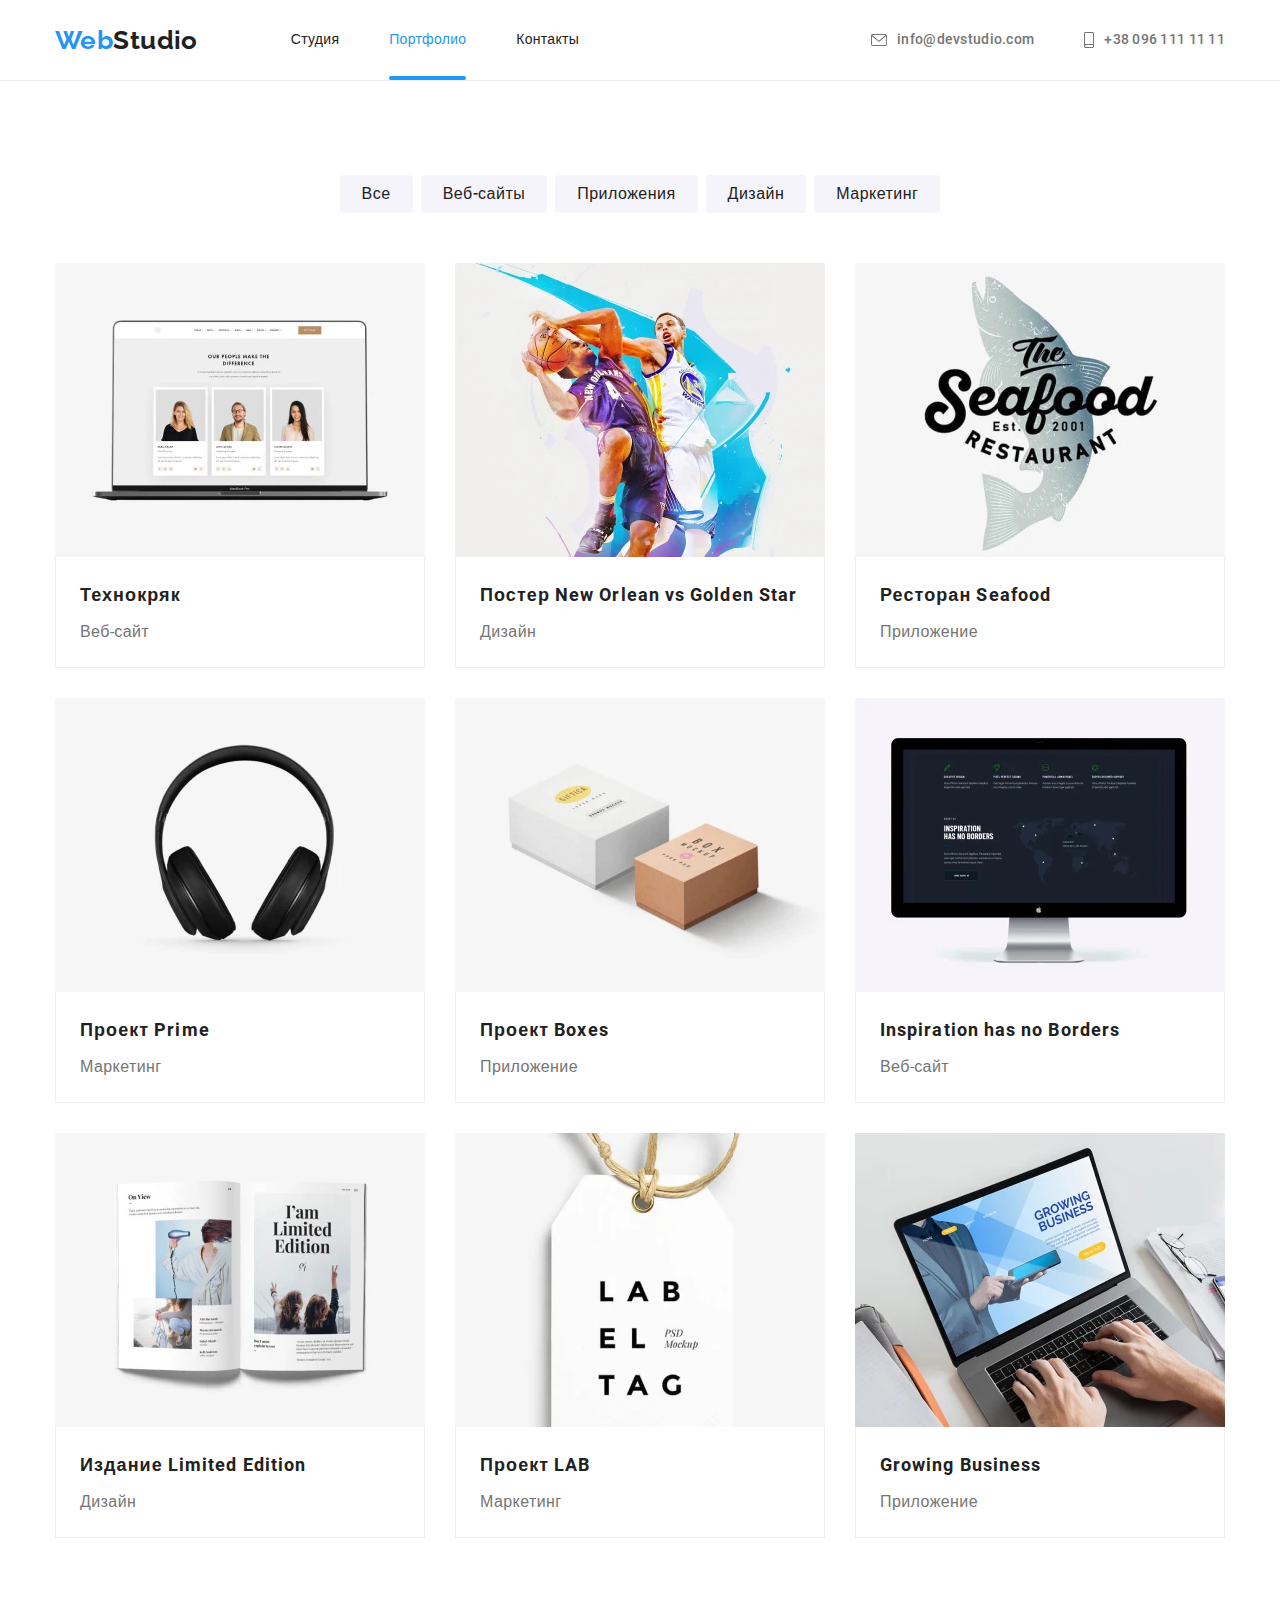
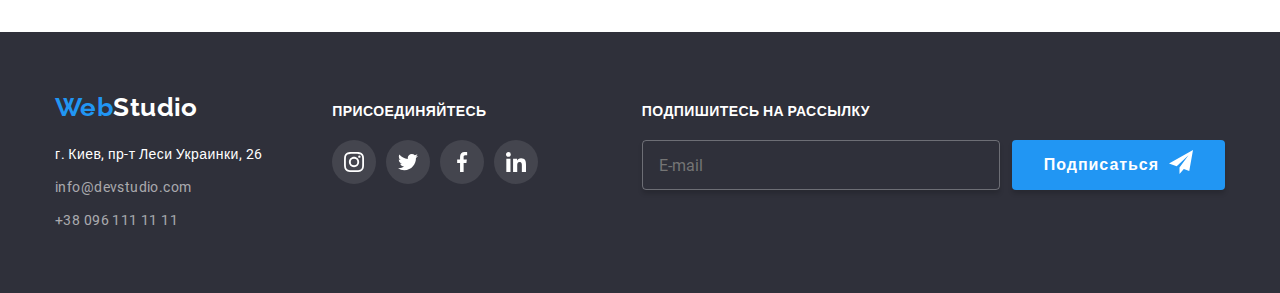
==== commit 6b99b3cc: "update size img" ====
--- a/portfolio.html
+++ b/portfolio.html
@@ -20,7 +20,7 @@
           ><span class="logo--accent">Web</span>Studio</a
         >
 
-        <button class="mobile-menu__btn" type="button" data-menu-button>
+        <button class="mobile-menu__btn" aria-label="Кнопка меню" type="button" data-menu-button>
           <svg class="mobile-menu__icon" width="24" height="16">
             <use class="mobile-menu__burger" href="./images/sprite.svg#burger"></use>
             <use class="mobile-menu__close" href="./images/sprite.svg#close"></use>
@@ -866,7 +866,7 @@
                 required
               />
             </label>
-            <button class="button footer_button" type="submit">
+            <button class="button footer__button" type="submit">
               <span class="button__desc">Подписаться</span>
               <svg class="button__icon">
                 <use href="./images/sprite.svg#send"></use>
--- a/css/main.min.css
+++ b/css/main.min.css
@@ -1,5 +1 @@
-<<<<<<< HEAD
-@font-face{font-family:"Roboto";font-style:normal;font-weight:400;src:url("../../fonts/roboto-v30-latin-regular.eot");src:local(""),url("../../fonts/roboto-v30-latin-regular.eot?#iefix") format("embedded-opentype"),url("../../fonts/roboto-v30-latin-regular.woff2") format("woff2"),url("../../fonts/roboto-v30-latin-regular.woff") format("woff"),url("../../fonts/roboto-v30-latin-regular.ttf") format("truetype"),url("../../fonts/roboto-v30-latin-regular.svg#Roboto") format("svg")}@font-face{font-family:"Roboto";font-style:normal;font-weight:500;src:url("../../fonts/roboto-v30-latin-500.eot");src:local(""),url("../../fonts/roboto-v30-latin-500.eot?#iefix") format("embedded-opentype"),url("../../fonts/roboto-v30-latin-500.woff2") format("woff2"),url("../../fonts/roboto-v30-latin-500.woff") format("woff"),url("../../fonts/roboto-v30-latin-500.ttf") format("truetype"),url("../../fonts/roboto-v30-latin-500.svg#Roboto") format("svg")}@font-face{font-family:"Roboto";font-style:normal;font-weight:700;src:url("../../fonts/roboto-v30-latin-700.eot");src:local(""),url("../../fonts/roboto-v30-latin-700.eot?#iefix") format("embedded-opentype"),url("../../fonts/roboto-v30-latin-700.woff2") format("woff2"),url("../../fonts/roboto-v30-latin-700.woff") format("woff"),url("../../fonts/roboto-v30-latin-700.ttf") format("truetype"),url("../../fonts/roboto-v30-latin-700.svg#Roboto") format("svg")}@font-face{font-family:"Roboto";font-style:normal;font-weight:900;src:url("../../fonts/roboto-v30-latin-900.eot");src:local(""),url("../../fonts/roboto-v30-latin-900.eot?#iefix") format("embedded-opentype"),url("../../fonts/roboto-v30-latin-900.woff2") format("woff2"),url("../../fonts/roboto-v30-latin-900.woff") format("woff"),url("../../fonts/roboto-v30-latin-900.ttf") format("truetype"),url("../../fonts/roboto-v30-latin-900.svg#Roboto") format("svg")}@font-face{font-family:"Raleway";font-style:normal;font-weight:700;src:url("../../fonts/raleway-v27-latin-700.eot");src:local(""),url("../../fonts/raleway-v27-latin-700.eot?#iefix") format("embedded-opentype"),url("../../fonts/raleway-v27-latin-700.woff2") format("woff2"),url("../../fonts/raleway-v27-latin-700.woff") format("woff"),url("../../fonts/raleway-v27-latin-700.ttf") format("truetype"),url("../../fonts/raleway-v27-latin-700.svg#Raleway") format("svg")}/*! modern-normalize v1.1.0 | MIT License | https://github.com/sindresorhus/modern-normalize */*,::before,::after{-webkit-box-sizing:border-box;box-sizing:border-box}html{-moz-tab-size:4;-o-tab-size:4;tab-size:4}html{line-height:1.15;-webkit-text-size-adjust:100%}body{margin:0}body{font-family:system-ui,-apple-system,"Segoe UI",Roboto,Helvetica,Arial,sans-serif,"Apple Color Emoji","Segoe UI Emoji"}hr{height:0;color:inherit}abbr[title]{-webkit-text-decoration:underline dotted;text-decoration:underline dotted}b,strong{font-weight:bolder}code,kbd,samp,pre{font-family:ui-monospace,SFMono-Regular,Consolas,"Liberation Mono",Menlo,monospace;font-size:1em}small{font-size:80%}sub,sup{font-size:75%;line-height:0;position:relative;vertical-align:baseline}sub{bottom:-0.25em}sup{top:-0.5em}table{text-indent:0;border-color:inherit}button,input,optgroup,select,textarea{font-family:inherit;font-size:100%;line-height:1.15;margin:0}button,select{text-transform:none}button,[type=button],[type=reset],[type=submit]{-webkit-appearance:button}::-moz-focus-inner{border-style:none;padding:0}:-moz-focusring{outline:1px dotted ButtonText}:-moz-ui-invalid{box-shadow:none}legend{padding:0}progress{vertical-align:baseline}::-webkit-inner-spin-button,::-webkit-outer-spin-button{height:auto}[type=search]{-webkit-appearance:textfield;outline-offset:-2px}::-webkit-search-decoration{-webkit-appearance:none}::-webkit-file-upload-button{-webkit-appearance:button;font:inherit}summary{display:list-item}:root{--text-color: #757575;--title-color: #212121;--white-clr: #ffffff;--social-color: #afb1b8;--accent-color: #2196f3;--address-color-contact: rgba(255, 255, 255, 0.6);--background-white: #ffffff;--background-button: #f5f4fa;--background-second: #2f303a;--background-section-team: #f5f4fa;--background-button-hover: #188ce8;--bgc-footer-link: rgba(255, 255, 255, 0.1);--bgc-desc-pic-going: rgba(47, 48, 58, 0.8);--time: 250ms;--cubic: cubic-bezier(0.4, 0, 0.2, 1);--indent: 30px;--items: 3}.visually-hidden{position:absolute;width:1px;height:1px;margin:-1px;border:0;padding:0;white-space:nowrap;-webkit-clip-path:inset(100%);clip-path:inset(100%);clip:rect(0 0 0 0);overflow:hidden}.card-set{display:-webkit-box;display:-ms-flexbox;display:flex;-ms-flex-wrap:wrap;flex-wrap:wrap;gap:var(--indent)}.card-set__item{-ms-flex-preferred-size:calc((100% - var(--indent)*(var(--items) - 1))/var(--items));flex-basis:calc((100% - var(--indent)*(var(--items) - 1))/var(--items))}h1,h2,h3,h4,h5,h6,p{margin:0}.link{text-decoration:none;color:inherit}.list{list-style:none;padding:0;margin:0}img{display:block;max-width:100%;height:auto}body{background-color:var(--background-white);color:var(--text-color);font-family:"Roboto",sans-serif;font-size:14px;letter-spacing:.03em}.section{padding-top:60px;padding-bottom:60px}@media screen and (min-width: 1200px){.section{padding-top:94px;padding-bottom:94px}}.container{width:100%;margin-left:auto;margin-right:auto;padding-left:15px;padding-right:15px}@media screen and (min-width: 480px){.container{max-width:480px}}@media screen and (min-width: 768px){.container{max-width:768px}}@media screen and (min-width: 1200px){.container{max-width:1200px}}.button{display:-webkit-box;display:-ms-flexbox;display:flex;padding:10px 32px;-webkit-box-pack:center;-ms-flex-pack:center;justify-content:center;min-width:200px;font-family:inherit;font-weight:700;font-size:16px;line-height:1.88;letter-spacing:.06em;border-radius:4px;border:none;background-color:var(--accent-color);color:var(--white-clr);-webkit-box-shadow:0px 4px 4px rgba(0,0,0,.15);box-shadow:0px 4px 4px rgba(0,0,0,.15);-webkit-transition:background-color var(--time) var(--cubic);transition:background-color var(--time) var(--cubic);cursor:pointer}.button__icon{width:24px;height:24px;fill:currentColor;margin-left:10px}.button:hover,.button:focus{background-color:var(--background-button-hover)}.logo{display:inline-block;font-family:"Raleway",sans-serif;font-weight:700;font-size:24px;line-height:1.1666666667;color:var(--title-color)}.logo--accent{color:var(--accent-color)}.logo--light{color:var(--white-clr)}@media screen and (min-width: 1200px){.logo{font-size:26px;line-height:1.1923076923}}.site-nav{display:none}@media screen and (min-width: 768px){.site-nav{display:-webkit-box;display:-ms-flexbox;display:flex;margin:0 auto}}@media screen and (min-width: 1200px){.site-nav{margin:0}}.site-nav__list{color:var(--title-color);font-weight:500;line-height:1.14;letter-spacing:.02em}.site-nav__link{-webkit-transition:color var(--time) var(--cubic);transition:color var(--time) var(--cubic)}.site-nav__link:hover,.site-nav__link:focus{color:var(--accent-color)}.site-nav__current{position:relative;color:var(--accent-color)}.site-nav__current::after{position:absolute;left:0;bottom:-3px;content:"";display:inline-block;width:100%;height:4px;background-color:var(--accent-color);border-radius:2px}@media screen and (min-width: 1200px){.site-nav__current::after{bottom:-1px}}.site-nav__list{display:-webkit-box;display:-ms-flexbox;display:flex}.site-nav .site-nav__item{margin-right:50px}.site-nav__item:last-child{margin-right:0px}.site-nav__link{padding-top:32px;padding-bottom:32px}.contact{display:none;-webkit-box-align:center;-ms-flex-align:center;align-items:center;color:var(--text-color);font-size:12px;line-height:1.17;font-weight:500;letter-spacing:.02em;-webkit-transition:color var(--time) var(--cubic);transition:color var(--time) var(--cubic)}@media screen and (min-width: 768px){.contact{display:-webkit-box;display:-ms-flexbox;display:flex}}@media screen and (min-width: 1200px){.contact{font-size:14px;line-height:1.14;padding-top:32px;padding-bottom:32px}}.contact:hover,.contact:focus{color:var(--accent-color)}.contact__icon{margin-right:10px;fill:currentColor}.contact__mail{width:16px;height:12px}.contact__phone{width:10px;height:16px}@media screen and (min-width: 1200px){.contacts{margin-left:auto}}@media screen and (min-width: 768px){.contacts__item:not(:last-child){margin-bottom:10px}}@media screen and (min-width: 1200px){.contacts__item:not(:last-child){margin-bottom:0}}@media screen and (min-width: 1200px){.contacts{display:-webkit-box;display:-ms-flexbox;display:flex}.contacts__item:not(:last-child){margin-right:50px}}.card-overlay{position:relative;overflow:hidden}.card-overlay__desc{position:absolute;bottom:-100%;left:0;display:inline-block;width:100%;height:100%;padding:63px 24px;margin:0;font-size:18px;line-height:1.56;color:var(--white-clr);background-color:rgba(33,150,243,.9);-webkit-transition:-webkit-transform var(--time) var(--cubic);transition:-webkit-transform var(--time) var(--cubic);transition:transform var(--time) var(--cubic);transition:transform var(--time) var(--cubic), -webkit-transform var(--time) var(--cubic)}.work-card:hover .card-overlay__desc,.work-card:focus .card-overlay__desc{-webkit-transform:translateY(-100%);transform:translateY(-100%)}.work-card{display:block;-webkit-transition:-webkit-box-shadow var(--time) var(--cubic);transition:-webkit-box-shadow var(--time) var(--cubic);transition:box-shadow var(--time) var(--cubic);transition:box-shadow var(--time) var(--cubic), -webkit-box-shadow var(--time) var(--cubic)}@media screen and (min-width: 768px)and (max-width: 1199px){.work-card{display:-webkit-box;display:-ms-flexbox;display:flex;-webkit-box-orient:vertical;-webkit-box-direction:normal;-ms-flex-direction:column;flex-direction:column}}.work-card:hover,.work-card:focus{-webkit-box-shadow:0px 4px 4px rgba(0,0,0,.25);box-shadow:0px 4px 4px rgba(0,0,0,.25)}.work-card__transcription{padding:20px 24px;border:1px solid #eee;border-top:none}@media screen and (min-width: 768px)and (max-width: 1199px){.work-card__transcription{display:-webkit-box;display:-ms-flexbox;display:flex;-webkit-box-orient:vertical;-webkit-box-direction:normal;-ms-flex-direction:column;flex-direction:column;-webkit-box-flex:1;-ms-flex-positive:1;flex-grow:1}}.work-card__name{color:var(--title-color);font-weight:700;font-size:18px;line-height:2;letter-spacing:.06em;margin:0 0 4px 0}.work-card__type{font-size:16px;line-height:1.88;margin:0}.filter{display:-webkit-box;display:-ms-flexbox;display:flex;-ms-flex-wrap:wrap;flex-wrap:wrap;-webkit-box-pack:start;-ms-flex-pack:start;justify-content:start;margin-bottom:40px}@media screen and (min-width: 768px){.filter{-webkit-box-pack:center;-ms-flex-pack:center;justify-content:center;margin-bottom:30px}}@media screen and (min-width: 1200px){.filter{-webkit-box-pack:center;-ms-flex-pack:center;justify-content:center;margin-bottom:50px}}.filter__button{display:block;padding:6px 22px;font-family:inherit;color:var(--title-color);font-weight:500;font-size:16px;line-height:1.62;text-align:center;background-color:var(--background-button);border:none;border-radius:4px;letter-spacing:.03em;-webkit-transition:background-color var(--time) var(--cubic),color var(--time) var(--cubic),-webkit-box-shadow var(--time) var(--cubic);transition:background-color var(--time) var(--cubic),color var(--time) var(--cubic),-webkit-box-shadow var(--time) var(--cubic);transition:background-color var(--time) var(--cubic),color var(--time) var(--cubic),box-shadow var(--time) var(--cubic);transition:background-color var(--time) var(--cubic),color var(--time) var(--cubic),box-shadow var(--time) var(--cubic),-webkit-box-shadow var(--time) var(--cubic);cursor:pointer}.filter__button:hover,.filter__button:focus{color:var(--white-clr);background-color:var(--accent-color);-webkit-box-shadow:0px 4px 4px rgba(0,0,0,.25);box-shadow:0px 4px 4px rgba(0,0,0,.25)}.filter__items:not(:last-child){margin-right:8px}.filter__items:first-child{margin-bottom:15px}@media screen and (min-width: 768px){.filter__items:first-child{margin-bottom:0}}.backdrop{position:fixed;top:0;left:0;width:100%;height:100%;background-color:rgba(0,0,0,.2);z-index:40;opacity:1;visibility:visible;pointer-events:initial;-webkit-transition:opacity var(--time) var(--cubic);transition:opacity var(--time) var(--cubic)}.backdrop.is-hidden{opacity:0;pointer-events:none}.close-btn{position:absolute;right:8px;top:8px;display:-webkit-box;display:-ms-flexbox;display:flex;-webkit-box-pack:center;-ms-flex-pack:center;justify-content:center;-webkit-box-align:center;-ms-flex-align:center;align-items:center;width:30px;height:30px;padding:0;color:#000;border-radius:50%;background-color:var(--background-white);border:1px solid rgba(0,0,0,.1);cursor:pointer}.close-btn__icon{width:15px;height:15px;fill:currentColor;-webkit-transition:color var(--time) var(--cubic);transition:color var(--time) var(--cubic)}.close-btn:hover .close-btn__icon,.close-btn:focus .close-btn__icon{color:var(--accent-color)}.checkbox__custom{display:-webkit-box;display:-ms-flexbox;display:flex;-webkit-box-pack:center;-ms-flex-pack:center;justify-content:center;-webkit-box-align:center;-ms-flex-align:center;align-items:center;margin-right:7px;width:16px;height:15px;-webkit-transition:background-color var(--time) var(--cubic),order-radius var(--time) var(--cubic);transition:background-color var(--time) var(--cubic),order-radius var(--time) var(--cubic)}.checkbox__icon--on{width:11px;height:8px;fill:var(--white-clr);opacity:0;-webkit-transition:opacity var(--time) var(--cubic);transition:opacity var(--time) var(--cubic)}.checkbox__icon--off{fill:var(--title-color);-webkit-transition:opacity var(--time) var(--cubic);transition:opacity var(--time) var(--cubic)}.checkbox:checked+.checkbox__custom{background-color:var(--accent-color);border-radius:2px}.checkbox:checked+.checkbox__custom .checkbox__icon--on{opacity:1}.checkbox:checked+.checkbox__custom .checkbox__icon--off{opacity:0}.checkbox:focus+.checkbox__custom{outline:#101010 solid 1px}.agreement{display:-webkit-box;display:-ms-flexbox;display:flex;-webkit-box-pack:center;-ms-flex-pack:center;justify-content:center;-webkit-box-align:center;-ms-flex-align:center;align-items:center;margin-bottom:30px}.agreement__text{display:inline-block;font-size:12px;line-height:1.1666666667}@media screen and (min-width: 1200px){.agreement__text{font-size:14px;line-height:1.71}}.agreement__text--no-select{-webkit-user-select:none;-moz-user-select:none;-ms-user-select:none;user-select:none}.agreement-link{color:var(--accent-color)}.modal-label{display:block;position:relative;margin-bottom:10px}.modal-label__input{width:100%;height:40px;padding:10px 10px 10px 35px;color:var(--text-color);border:1px solid rgba(33,33,33,.2);border-radius:4px;-webkit-transition:border-color var(--time) var(--cubic);transition:border-color var(--time) var(--cubic)}.modal-label__desc{display:inline-block;margin:0 0 4px 0;font-size:12px;line-height:1.1666666667;letter-spacing:.01em}.modal-label__icon{position:absolute;bottom:0;left:0;width:18px;height:18px;-webkit-transform-origin:bottom left;transform-origin:bottom left;-webkit-transform:translateX(12px) translateY(-11px);transform:translateX(12px) translateY(-11px);fill:var(--title-color);-webkit-transition:fill var(--time) var(--cubic);transition:fill var(--time) var(--cubic)}.modal-label__input:focus-within+.modal-label__icon,.modal-label__input:hover+.modal-label__icon{fill:var(--accent-color)}.modal-label__input:focus-within,.modal-label__input:hover{border-color:var(--accent-color);outline:rgba(0,0,0,0)}.modal-textarea{width:100%;height:120px;padding:12px 16px;font-size:12px;line-height:1.1666666667;letter-spacing:.01em;color:var(--text-color);border:1px solid rgba(33,33,33,.2);border-radius:4px;resize:none;-webkit-transition:border-color var(--time) var(--cubic);transition:border-color var(--time) var(--cubic)}.modal-textarea_textarea{display:block}.modal-textarea:focus-within,.modal-textarea:hover{border-color:var(--accent-color);outline:rgba(0,0,0,0)}@media screen and (min-width: 1200px){.mailing-form{margin-left:auto}}.mailing-form__call{margin-bottom:20px;text-align:center}@media screen and (min-width: 1200px){.mailing-form__call{text-align:start}}.mailing-form__blok{display:block}@media screen and (min-width: 1200px){.mailing-form__blok{display:-webkit-inline-box;display:-ms-inline-flexbox;display:inline-flex}}.mailing-form__label{display:block;margin-left:auto;margin-right:auto;margin-bottom:20px;width:100%;height:50px}@media screen and (min-width: 480px){.mailing-form__label{width:450px}}@media screen and (min-width: 1200px){.mailing-form__label{width:358px;margin:0 12px 0 0}}.mailing-form__input{display:block;width:inherit;height:inherit;padding:15px 16px;font-size:16px;line-height:1.25;color:rgba(255,255,255,.6);background-color:rgba(0,0,0,0);border:1px solid rgba(255,255,255,.3);-webkit-box-shadow:0px 4px 4px rgba(0,0,0,.15);box-shadow:0px 4px 4px rgba(0,0,0,.15);border-radius:4px}.footer_button{margin:auto}@media screen and (min-width: 1200px){.footer_button{margin:0}}.addres{font-style:normal}.addres__item:not(:last-child){margin-bottom:9px}.addres__map{line-height:1.71;color:var(--white-clr);-webkit-transition:color var(--time) var(--cubic);transition:color var(--time) var(--cubic)}.addres__contacts{color:var(--address-color-contact);line-height:1.71;-webkit-transition:color var(--time) var(--cubic);transition:color var(--time) var(--cubic)}.addres__map:hover,.addres__map:focus,.addres__contacts:hover,.addres__contacts:focus{color:var(--accent-color)}.title-section{margin-bottom:30px;color:var(--title-color);font-weight:700;font-size:28px;line-height:1.1785714286;text-align:center}@media screen and (min-width: 1200px){.title-section{margin-bottom:50px;font-size:36px;line-height:1.17}}.social{display:-webkit-box;display:-ms-flexbox;display:flex;-webkit-box-pack:center;-ms-flex-pack:center;justify-content:center}.social__link{display:-webkit-box;display:-ms-flexbox;display:flex;-webkit-box-pack:center;-ms-flex-pack:center;justify-content:center;-webkit-box-align:center;-ms-flex-align:center;align-items:center;width:44px;height:44px;border-radius:50%;-webkit-transition:background-color var(--time) var(--cubic);transition:background-color var(--time) var(--cubic)}.social__item:not(:last-child){margin-right:10px}.social__icon{width:20px;height:20px;fill:currentColor}.social__link--light{color:var(--social-color);cursor:pointer}.social__link--dark{color:var(--white-clr);background-color:var(--bgc-footer-link)}.social__link--light:hover,.social__link--light:focus{background-color:var(--accent-color);color:var(--white-clr)}.social__link--dark:hover,.social__link--dark:focus{background-color:var(--accent-color);cursor:pointer}.header{border-bottom:1px solid #ececec}@media screen and (min-width: 1200px){.header__logo{margin-right:93px}}.header__container{display:-webkit-box;display:-ms-flexbox;display:flex;-webkit-box-align:center;-ms-flex-align:center;align-items:center;padding:10px 15px}@media screen and (min-width: 768px){.header__container{padding-top:21px;padding-bottom:21px;-webkit-box-pack:justify;-ms-flex-pack:justify;justify-content:space-between}}@media screen and (min-width: 1200px){.header__container{padding:0 15px;-webkit-box-pack:start;-ms-flex-pack:start;justify-content:flex-start}}.mobile-menu{position:fixed;top:0;left:0;z-index:20;width:100vw;height:100vh;-webkit-transform:translateX(110%);transform:translateX(110%);-webkit-transition:-webkit-transform var(--time) var(--cubic);transition:-webkit-transform var(--time) var(--cubic);transition:transform var(--time) var(--cubic);transition:transform var(--time) var(--cubic), -webkit-transform var(--time) var(--cubic);display:-webkit-box;display:-ms-flexbox;display:flex;-webkit-box-orient:vertical;-webkit-box-direction:normal;-ms-flex-direction:column;flex-direction:column;padding:48px 40px;background-color:var(--background-white)}@media screen and (min-width: 768px){.mobile-menu{display:none}}.mobile-menu__btn{display:-webkit-box;display:-ms-flexbox;display:flex;-webkit-box-align:center;-ms-flex-align:center;align-items:center;-webkit-box-pack:center;-ms-flex-pack:center;justify-content:center;width:40px;height:40px;padding:0;background-color:rgba(0,0,0,0);border:none;margin-left:auto;z-index:30}@media screen and (min-width: 768px){.mobile-menu__btn{display:none}}.mobile-menu__burger{-webkit-transition:opacity var(--time) var(--cubic),fill var(--time) var(--cubic);transition:opacity var(--time) var(--cubic),fill var(--time) var(--cubic)}.mobile-menu__btn.is-open .mobile-menu__burger{opacity:0}.mobile-menu__close{opacity:0;-webkit-transition:opacity var(--time) var(--cubic),fill var(--time) var(--cubic);transition:opacity var(--time) var(--cubic),fill var(--time) var(--cubic)}.mobile-menu__btn.is-open .mobile-menu__close{opacity:1}.mobile-menu__btn:hover .mobile-menu__burger,.mobile-menu__btn:focus .mobile-menu__burger,.mobile-menu__btn:hover .mobile-menu__close,.mobile-menu__btn:focus .mobile-menu__close{fill:var(--accent-color)}.mobile-menu__nav{margin:0;padding:0;font-weight:500;font-size:40px;line-height:1.175;letter-spacing:.02em;color:var(--title-color);margin-bottom:auto}.mobile-menu__item:not(:last-child){margin-bottom:32px}.mobile-menu__current{color:var(--accent-color)}.mobile-menu__contact{font-weight:500;font-size:24px;line-height:1.1666666667;letter-spacing:.02em;margin-bottom:64px}.mobile-menu__contact:not(:last-child){margin-bottom:32px;font-size:34px;line-height:1.1764705882;color:var(--accent-color)}.mobile-menu__socials{display:-webkit-box;display:-ms-flexbox;display:flex;text-align:center;-ms-flex-wrap:wrap;flex-wrap:wrap;gap:10px;font-weight:500;font-size:18px;line-height:1.22;letter-spacing:.02em;color:var(--accent-color)}.mobile-menu__social:not(:last-child){padding-right:10px;border-right:1px solid rgba(33,33,33,.2)}.mobile-menu.is-open{-webkit-transform:translateX(0);transform:translateX(0)}.hero{position:relative;padding:118px 0;max-width:1600px;margin-left:auto;margin-right:auto;background-color:var(--background-second);background-position:center;background-repeat:no-repeat;background-size:cover;background-image:-webkit-gradient(linear, left top, left bottom, from(rgba(47, 48, 58, 0.4)), to(rgba(47, 48, 58, 0.4))),url(../images/bg-image/team-bg_sm.jpg);background-image:linear-gradient(rgba(47, 48, 58, 0.4), rgba(47, 48, 58, 0.4)),url(../images/bg-image/team-bg_sm.jpg)}@media(min-device-pixel-ratio: 2),(-webkit-min-device-pixel-ratio: 2),(min-resolution: 192dpi),(min-resolution: 2dppx){.hero{background-image:-webkit-gradient(linear, left top, left bottom, from(rgba(47, 48, 58, 0.4)), to(rgba(47, 48, 58, 0.4))),url(../images/bg-image/team-bg_sm@2x.jpg);background-image:linear-gradient(rgba(47, 48, 58, 0.4), rgba(47, 48, 58, 0.4)),url(../images/bg-image/team-bg_sm@2x.jpg)}}@media screen and (min-width: 768px){.hero{background-image:-webkit-gradient(linear, left top, left bottom, from(rgba(47, 48, 58, 0.4)), to(rgba(47, 48, 58, 0.4))),url(../images/bg-image/team-bg_md.jpg);background-image:linear-gradient(rgba(47, 48, 58, 0.4), rgba(47, 48, 58, 0.4)),url(../images/bg-image/team-bg_md.jpg)}}@media screen and (min-width: 768px)and (min-device-pixel-ratio: 2),screen and (min-width: 768px)and (-webkit-min-device-pixel-ratio: 2),screen and (min-width: 768px)and (min-resolution: 192dpi),screen and (min-width: 768px)and (min-resolution: 2dppx){.hero{background-image:-webkit-gradient(linear, left top, left bottom, from(rgba(47, 48, 58, 0.4)), to(rgba(47, 48, 58, 0.4))),url(../images/bg-image/team-bg_md@2x.jpg);background-image:linear-gradient(rgba(47, 48, 58, 0.4), rgba(47, 48, 58, 0.4)),url(../images/bg-image/team-bg_md@2x.jpg)}}@media screen and (min-width: 1200px){.hero{padding:200px 0;background-image:-webkit-gradient(linear, left top, left bottom, from(rgba(47, 48, 58, 0.4)), to(rgba(47, 48, 58, 0.4))),url(../images/bg-image/team-bg_lg.jpg);background-image:linear-gradient(rgba(47, 48, 58, 0.4), rgba(47, 48, 58, 0.4)),url(../images/bg-image/team-bg_lg.jpg)}}@media screen and (min-width: 1200px)and (min-device-pixel-ratio: 2),screen and (min-width: 1200px)and (-webkit-min-device-pixel-ratio: 2),screen and (min-width: 1200px)and (min-resolution: 192dpi),screen and (min-width: 1200px)and (min-resolution: 2dppx){.hero{background-image:-webkit-gradient(linear, left top, left bottom, from(rgba(47, 48, 58, 0.4)), to(rgba(47, 48, 58, 0.4))),url(../images/bg-image/team-bg_lg@2x.jpg);background-image:linear-gradient(rgba(47, 48, 58, 0.4), rgba(47, 48, 58, 0.4)),url(../images/bg-image/team-bg_lg@2x.jpg)}}.hero__title{margin:0 auto;margin-bottom:30px;color:var(--white-clr);font-weight:900;font-size:26px;line-height:1.61;text-align:center;letter-spacing:.06em;text-transform:uppercase}@media screen and (min-width: 480px){.hero__title{width:360px}}@media screen and (min-width: 1200px){.hero__title{width:696px;font-size:44px;line-height:1.36}}.hero__button{margin-left:auto;margin-right:auto}.works__item{background-color:var(--background-white)}@media screen and (min-width: 768px)and (max-width: 1199px){.works__item{display:-webkit-box;display:-ms-flexbox;display:flex}}.works__item{--items: 1}@media screen and (min-width: 768px){.works__item{--items: 2}}@media screen and (min-width: 1200px){.works__item{--items: 3}}.modal{position:absolute;top:50%;right:50%;max-width:450px;height:609px;-webkit-transform:translate(50%, -50%);transform:translate(50%, -50%);padding:40px;background-color:var(--background-white);-webkit-box-shadow:0px 1px 3px rgba(0,0,0,.12),0px 1px 1px rgba(0,0,0,.14),0px 2px 1px rgba(0,0,0,.2);box-shadow:0px 1px 3px rgba(0,0,0,.12),0px 1px 1px rgba(0,0,0,.14),0px 2px 1px rgba(0,0,0,.2);border-radius:4px}@media screen and (min-width: 480px){.modal{width:450px;height:609px}}@media screen and (min-width: 1200px){.modal{min-width:528px;height:581px}}.modal__title{margin:0 0 12px 0;font-weight:700;font-size:20px;line-height:1.15;text-align:center;color:var(--title-color)}@media screen and (min-width: 1200px){.modal__title{line-height:1.5}}.modal__btn{margin:0 auto}.modal-label__textarea{margin-bottom:20px}@media screen and (min-width: 768px){.advantages{display:-webkit-box;display:-ms-flexbox;display:flex;-ms-flex-wrap:wrap;flex-wrap:wrap;gap:30px}}.advantages__items{max-width:450px}@media screen and (min-width: 768px){.advantages__items{max-width:354px}}@media screen and (min-width: 1200px){.advantages__items{max-width:270px}}.advantages__items:not(:last-child){margin-bottom:30px}@media screen and (min-width: 768px){.advantages__items:not(:last-child){margin-bottom:0}}.advantages__title{margin:0;margin-bottom:10px;color:var(--title-color);font-weight:700;font-size:14px;line-height:1.14;text-transform:uppercase;text-align:center}@media screen and (min-width: 768px){.advantages__title{text-align:start}}.advantages__text{margin:0;line-height:1.71}.advantages__icon{display:-webkit-box;display:-ms-flexbox;display:flex;-webkit-box-pack:center;-ms-flex-pack:center;justify-content:center;-webkit-box-align:center;-ms-flex-align:center;align-items:center;height:120px;margin-bottom:30px;background-color:var(--background-button);border-radius:4px}.we-doing{display:none;padding-bottom:86px}@media screen and (min-width: 1200px){.we-doing{display:block}}.we-doing__list{--items: 3}.we-doing__items{position:relative;z-index:1}.we-doing__desc-pic{position:absolute;left:0;bottom:0;display:-webkit-box;display:-ms-flexbox;display:flex;-webkit-box-pack:center;-ms-flex-pack:center;justify-content:center;-webkit-box-align:center;-ms-flex-align:center;align-items:center;width:100%;height:70px;margin:0;font-weight:700;line-height:1.1428571429;text-transform:uppercase;color:var(--white-clr);background-color:var(--bgc-desc-pic-going)}.team{background-color:var(--background-section-team)}.team__list{--items: 1}@media screen and (min-width: 768px){.team__list{--items: 2}}@media screen and (min-width: 1200px){.team__list{--items: 4}}.team__card{padding-top:30px;padding-bottom:24px}@media screen and (min-width: 1200px){.team__card{padding-bottom:30px}}.team__name{margin:0;margin-bottom:10px;color:var(--title-color);font-weight:500;font-size:16px;line-height:1.19;text-align:center}.team__profession{margin-bottom:16px;font-size:16px;line-height:1.19;text-align:center}.team__fon-foto{max-width:450px;background-color:var(--background-white);-webkit-box-shadow:0px 1px 3px rgba(0,0,0,.12),0px 1px 1px rgba(0,0,0,.14),0px 2px 1px rgba(0,0,0,.2);box-shadow:0px 1px 3px rgba(0,0,0,.12),0px 1px 1px rgba(0,0,0,.14),0px 2px 1px rgba(0,0,0,.2);border-radius:0px 0px 4px 4px}@media screen and (min-width: 768px){.team__fon-foto{max-width:354px}}@media screen and (min-width: 1200px){.team__fon-foto{max-width:270px}}.client{display:-webkit-box;display:-ms-flexbox;display:flex;-ms-flex-wrap:wrap;flex-wrap:wrap;gap:30px;-webkit-box-pack:center;-ms-flex-pack:center;justify-content:center}.client__link{display:-webkit-box;display:-ms-flexbox;display:flex;-webkit-box-pack:center;-ms-flex-pack:center;justify-content:center;-webkit-box-align:center;-ms-flex-align:center;align-items:center;color:var(--social-color);border:1px solid var(--social-color);border-radius:4px;-webkit-transition:color var(--time) var(--cubic),border-color var(--time) var(--cubic);transition:color var(--time) var(--cubic),border-color var(--time) var(--cubic)}.client__item{-ms-flex-preferred-size:210px;flex-basis:210px;height:92px}@media screen and (min-width: 768px){.client__item{-ms-flex-preferred-size:226px;flex-basis:226px}}@media screen and (min-width: 1200px){.client__item{-ms-flex-preferred-size:170px;flex-basis:170px}}.client__icon{width:106px;height:60px;fill:currentColor}.client__link:hover,.client__link:focus{color:var(--accent-color);border-color:var(--accent-color)}.footer{background-color:var(--background-second);padding:60px 0}.footer__content{text-align:center;margin-bottom:60px}@media screen and (min-width: 1200px){.footer__content{margin-right:70px;margin-bottom:0;text-align:start}}@media screen and (min-width: 768px){.footer__box{display:-webkit-box;display:-ms-flexbox;display:flex;-ms-flex-pack:distribute;justify-content:space-around;-webkit-box-align:baseline;-ms-flex-align:baseline;align-items:baseline}}@media screen and (min-width: 1200px){.footer__box{display:-webkit-box;display:-ms-flexbox;display:flex;-webkit-box-align:baseline;-ms-flex-align:baseline;align-items:baseline}}@media screen and (min-width: 1200px){.footer__container{display:-webkit-box;display:-ms-flexbox;display:flex;-webkit-box-align:baseline;-ms-flex-align:baseline;align-items:baseline}}.footer__logo{margin-bottom:20px}.footer__social{text-align:center;margin-bottom:60px}@media screen and (min-width: 1200px){.footer__social{margin-bottom:0;text-align:start}}.footer__call{margin-bottom:20px}.call__strong{margin:0;font-weight:700;line-height:1.14;text-transform:uppercase;color:var(--white-clr)}/*# sourceMappingURL=main.min.css.map */
-=======
-@font-face{font-family:"Roboto";font-style:normal;font-weight:400;src:url("../../fonts/roboto-v30-latin-regular.eot");src:local(""),url("../../fonts/roboto-v30-latin-regular.eot?#iefix") format("embedded-opentype"),url("../../fonts/roboto-v30-latin-regular.woff2") format("woff2"),url("../../fonts/roboto-v30-latin-regular.woff") format("woff"),url("../../fonts/roboto-v30-latin-regular.ttf") format("truetype"),url("../../fonts/roboto-v30-latin-regular.svg#Roboto") format("svg")}@font-face{font-family:"Roboto";font-style:normal;font-weight:500;src:url("../../fonts/roboto-v30-latin-500.eot");src:local(""),url("../../fonts/roboto-v30-latin-500.eot?#iefix") format("embedded-opentype"),url("../../fonts/roboto-v30-latin-500.woff2") format("woff2"),url("../../fonts/roboto-v30-latin-500.woff") format("woff"),url("../../fonts/roboto-v30-latin-500.ttf") format("truetype"),url("../../fonts/roboto-v30-latin-500.svg#Roboto") format("svg")}@font-face{font-family:"Roboto";font-style:normal;font-weight:700;src:url("../../fonts/roboto-v30-latin-700.eot");src:local(""),url("../../fonts/roboto-v30-latin-700.eot?#iefix") format("embedded-opentype"),url("../../fonts/roboto-v30-latin-700.woff2") format("woff2"),url("../../fonts/roboto-v30-latin-700.woff") format("woff"),url("../../fonts/roboto-v30-latin-700.ttf") format("truetype"),url("../../fonts/roboto-v30-latin-700.svg#Roboto") format("svg")}@font-face{font-family:"Roboto";font-style:normal;font-weight:900;src:url("../../fonts/roboto-v30-latin-900.eot");src:local(""),url("../../fonts/roboto-v30-latin-900.eot?#iefix") format("embedded-opentype"),url("../../fonts/roboto-v30-latin-900.woff2") format("woff2"),url("../../fonts/roboto-v30-latin-900.woff") format("woff"),url("../../fonts/roboto-v30-latin-900.ttf") format("truetype"),url("../../fonts/roboto-v30-latin-900.svg#Roboto") format("svg")}@font-face{font-family:"Raleway";font-style:normal;font-weight:700;src:url("../../fonts/raleway-v27-latin-700.eot");src:local(""),url("../../fonts/raleway-v27-latin-700.eot?#iefix") format("embedded-opentype"),url("../../fonts/raleway-v27-latin-700.woff2") format("woff2"),url("../../fonts/raleway-v27-latin-700.woff") format("woff"),url("../../fonts/raleway-v27-latin-700.ttf") format("truetype"),url("../../fonts/raleway-v27-latin-700.svg#Raleway") format("svg")}/*! modern-normalize v1.1.0 | MIT License | https://github.com/sindresorhus/modern-normalize */*,::before,::after{-webkit-box-sizing:border-box;box-sizing:border-box}html{-moz-tab-size:4;-o-tab-size:4;tab-size:4}html{line-height:1.15;-webkit-text-size-adjust:100%}body{margin:0}body{font-family:system-ui,-apple-system,"Segoe UI",Roboto,Helvetica,Arial,sans-serif,"Apple Color Emoji","Segoe UI Emoji"}hr{height:0;color:inherit}abbr[title]{-webkit-text-decoration:underline dotted;text-decoration:underline dotted}b,strong{font-weight:bolder}code,kbd,samp,pre{font-family:ui-monospace,SFMono-Regular,Consolas,"Liberation Mono",Menlo,monospace;font-size:1em}small{font-size:80%}sub,sup{font-size:75%;line-height:0;position:relative;vertical-align:baseline}sub{bottom:-0.25em}sup{top:-0.5em}table{text-indent:0;border-color:inherit}button,input,optgroup,select,textarea{font-family:inherit;font-size:100%;line-height:1.15;margin:0}button,select{text-transform:none}button,[type=button],[type=reset],[type=submit]{-webkit-appearance:button}::-moz-focus-inner{border-style:none;padding:0}:-moz-focusring{outline:1px dotted ButtonText}:-moz-ui-invalid{box-shadow:none}legend{padding:0}progress{vertical-align:baseline}::-webkit-inner-spin-button,::-webkit-outer-spin-button{height:auto}[type=search]{-webkit-appearance:textfield;outline-offset:-2px}::-webkit-search-decoration{-webkit-appearance:none}::-webkit-file-upload-button{-webkit-appearance:button;font:inherit}summary{display:list-item}:root{--text-color: #757575;--title-color: #212121;--white-clr: #ffffff;--social-color: #afb1b8;--accent-color: #2196f3;--adress-color-contact: rgba(255, 255, 255, 0.6);--background-white: #ffffff;--background-button: #f5f4fa;--background-second: #2f303a;--background-section-team: #f5f4fa;--background-button-hover: #188ce8;--bgc-footer-link: rgba(255, 255, 255, 0.1);--bgc-desc-pic-going: rgba(47, 48, 58, 0.8);--time: 250ms;--cubic: cubic-bezier(0.4, 0, 0.2, 1);--indent: 30px;--items: 3}.visually-hidden{position:absolute;width:1px;height:1px;margin:-1px;border:0;padding:0;white-space:nowrap;-webkit-clip-path:inset(100%);clip-path:inset(100%);clip:rect(0 0 0 0);overflow:hidden}.card-set{display:-webkit-box;display:-ms-flexbox;display:flex;-ms-flex-wrap:wrap;flex-wrap:wrap;gap:var(--indent)}.card-set__item{-ms-flex-preferred-size:calc((100% - var(--indent)*var(--items) - 1)/var(--items));flex-basis:calc((100% - var(--indent)*var(--items) - 1)/var(--items))}h1,h2,h3,h4,h5,h6,p{margin:0}.link{text-decoration:none;color:inherit}.list{list-style:none;padding:0;margin:0}img{display:block;max-width:100%;height:auto}body{background-color:var(--background-white);color:var(--text-color);font-family:"Roboto",sans-serif;font-size:14px;letter-spacing:.03em}.section{padding-top:94px;padding-bottom:94px}.container{width:100%;margin-left:auto;margin-right:auto;padding-left:15px;padding-right:15px}@media screen and (min-width: 480px){.container{max-width:480px}}@media screen and (min-width: 768px){.container{max-width:768px}}@media screen and (min-width: 1200px){.container{max-width:1200px}}.button{display:-webkit-box;display:-ms-flexbox;display:flex;padding:10px 32px;-webkit-box-pack:center;-ms-flex-pack:center;justify-content:center;min-width:200px;font-family:inherit;font-weight:700;font-size:16px;line-height:1.88;letter-spacing:.06em;border-radius:4px;border:none;background-color:var(--accent-color);color:var(--white-clr);-webkit-box-shadow:0px 4px 4px rgba(0,0,0,.15);box-shadow:0px 4px 4px rgba(0,0,0,.15);-webkit-transition:background-color var(--time) var(--cubic);transition:background-color var(--time) var(--cubic);cursor:pointer}.button__icon{width:24px;height:24px;fill:currentColor;margin-left:10px}.button:hover,.button:focus{background-color:var(--background-button-hover)}.logo{display:inline-block;font-family:"Raleway",sans-serif;font-weight:700;font-size:26px;line-height:1.19;color:var(--title-color)}.logo--accent{color:var(--accent-color)}.logo--light{color:var(--white-clr)}.site-nav{margin-right:auto}.site-nav__list{color:var(--title-color);font-weight:500;line-height:1.14;letter-spacing:.02em}.site-nav__link{-webkit-transition:color var(--time) var(--cubic);transition:color var(--time) var(--cubic)}.site-nav__link:hover,.site-nav__link:focus{color:var(--accent-color)}.site-nav__current{position:relative;color:var(--accent-color)}.site-nav__current::after{position:absolute;left:0;bottom:-1px;content:"";display:inline-block;width:100%;height:4px;background-color:var(--accent-color);border-radius:2px}.site-nav__list{display:-webkit-box;display:-ms-flexbox;display:flex}.site-nav .site-nav__item{margin-right:50px}.site-nav__item:last-child{margin-right:0px}.site-nav__link{padding-top:32px;padding-bottom:32px}.contact{display:-webkit-box;display:-ms-flexbox;display:flex;-webkit-box-align:center;-ms-flex-align:center;align-items:center;padding-top:32px;padding-bottom:32px;color:var(--text-color);line-height:1.14;font-weight:500;letter-spacing:.02em;-webkit-transition:color var(--time) var(--cubic);transition:color var(--time) var(--cubic)}.contact:hover,.contact:focus{color:var(--accent-color)}.contact__icon{margin-right:10px;fill:currentColor}.contact__mail{width:16px;height:12px}.contact__phone{width:10px;height:16px}.contacts{display:-webkit-box;display:-ms-flexbox;display:flex}.contacts__item:not(:last-child){margin-right:50px}.card-overlay{position:relative;overflow:hidden}.card-overlay__desc{position:absolute;bottom:-100%;left:0;display:inline-block;width:100%;height:100%;padding:63px 24px;margin:0;font-size:18px;line-height:1.56;color:var(--white-clr);background-color:rgba(33,150,243,.9);-webkit-transition:-webkit-transform var(--time) var(--cubic);transition:-webkit-transform var(--time) var(--cubic);transition:transform var(--time) var(--cubic);transition:transform var(--time) var(--cubic), -webkit-transform var(--time) var(--cubic)}.work-card:hover .card-overlay__desc,.work-card:focus .card-overlay__desc{-webkit-transform:translateY(-100%);transform:translateY(-100%)}.work-card{display:block;-webkit-transition:-webkit-box-shadow var(--time) var(--cubic);transition:-webkit-box-shadow var(--time) var(--cubic);transition:box-shadow var(--time) var(--cubic);transition:box-shadow var(--time) var(--cubic), -webkit-box-shadow var(--time) var(--cubic)}.work-card:hover,.work-card:focus{-webkit-box-shadow:0px 4px 4px rgba(0,0,0,.25);box-shadow:0px 4px 4px rgba(0,0,0,.25)}.work-card__transcription{padding:20px 24px;border:1px solid #eee;border-top:none}.work-card__name{color:var(--title-color);font-weight:700;font-size:18px;line-height:2;letter-spacing:.06em;margin:0 0 4px 0}.work-card__type{font-size:16px;line-height:1.88;margin:0}.filter{display:-webkit-box;display:-ms-flexbox;display:flex;-webkit-box-pack:center;-ms-flex-pack:center;justify-content:center;margin-bottom:50px}.filter__button{display:block;padding:6px 22px;font-family:inherit;color:var(--title-color);font-weight:500;font-size:16px;line-height:1.62;text-align:center;background-color:var(--background-button);border:none;border-radius:4px;letter-spacing:.03em;-webkit-transition:background-color var(--time) var(--cubic),color var(--time) var(--cubic),-webkit-box-shadow var(--time) var(--cubic);transition:background-color var(--time) var(--cubic),color var(--time) var(--cubic),-webkit-box-shadow var(--time) var(--cubic);transition:background-color var(--time) var(--cubic),color var(--time) var(--cubic),box-shadow var(--time) var(--cubic);transition:background-color var(--time) var(--cubic),color var(--time) var(--cubic),box-shadow var(--time) var(--cubic),-webkit-box-shadow var(--time) var(--cubic);cursor:pointer}.filter__button:hover,.filter__button:focus{color:var(--white-clr);background-color:var(--accent-color);-webkit-box-shadow:0px 4px 4px rgba(0,0,0,.25);box-shadow:0px 4px 4px rgba(0,0,0,.25)}.filter__items:not(:last-child){margin-right:8px}.backdrop{position:fixed;top:0;left:0;width:100%;height:100%;background-color:rgba(0,0,0,.2);z-index:2;opacity:1;visibility:visible;pointer-events:initial;-webkit-transition:opacity var(--time) var(--cubic);transition:opacity var(--time) var(--cubic)}.backdrop.is-hidden{opacity:0;pointer-events:none}.close-btn{position:absolute;right:8px;top:8px;display:-webkit-box;display:-ms-flexbox;display:flex;-webkit-box-pack:center;-ms-flex-pack:center;justify-content:center;-webkit-box-align:center;-ms-flex-align:center;align-items:center;width:30px;height:30px;padding:0;color:#000;border-radius:50%;background-color:var(--background-white);border:1px solid rgba(0,0,0,.1);cursor:pointer}.close-btn__icon{width:15px;height:15px;fill:currentColor;-webkit-transition:color var(--time) var(--cubic);transition:color var(--time) var(--cubic)}.close-btn:hover .close-btn__icon,.close-btn:focus .close-btn__icon{color:var(--accent-color)}.checkbox__castom{display:-webkit-box;display:-ms-flexbox;display:flex;-webkit-box-pack:center;-ms-flex-pack:center;justify-content:center;-webkit-box-align:center;-ms-flex-align:center;align-items:center;margin-right:8px;width:16px;height:15px;-webkit-transition:background-color var(--time) var(--cubic),order-radius var(--time) var(--cubic);transition:background-color var(--time) var(--cubic),order-radius var(--time) var(--cubic)}.checkbox__icon--on{width:11px;height:8px;fill:var(--white-clr);opacity:0;-webkit-transition:opacity var(--time) var(--cubic);transition:opacity var(--time) var(--cubic)}.checkbox__icon--off{fill:var(--title-color);-webkit-transition:opacity var(--time) var(--cubic);transition:opacity var(--time) var(--cubic)}.checkbox:checked+.checkbox__castom{background-color:var(--accent-color);border-radius:2px}.checkbox:checked+.checkbox__castom .checkbox__icon--on{opacity:1}.checkbox:checked+.checkbox__castom .checkbox__icon--off{opacity:0}.checkbox:focus+.checkbox__castom{outline:#101010 solid 1px}.agreement{display:-webkit-box;display:-ms-flexbox;display:flex;-webkit-box-pack:center;-ms-flex-pack:center;justify-content:center;-webkit-box-align:center;-ms-flex-align:center;align-items:center;margin-bottom:30px}.agreement__text{display:inline-block;line-height:1.71}.agreement__text--no-select{-webkit-user-select:none;-moz-user-select:none;-ms-user-select:none;user-select:none}.agreement-link{color:var(--accent-color)}.modal-label{display:block;position:relative;margin-bottom:10px}.modal-label__input{width:100%;height:40px;padding:10px 10px 10px 35px;color:var(--text-color);border:1px solid rgba(33,33,33,.2);border-radius:4px;-webkit-transition:border-color var(--time) var(--cubic);transition:border-color var(--time) var(--cubic)}.modal-label__desc{display:inline-block;margin:0 0 4px 0;font-size:12px;line-height:1.1666666667;letter-spacing:.01em}.modal-label__icon{position:absolute;bottom:0;left:0;width:18px;height:18px;-webkit-transform-origin:bottom left;transform-origin:bottom left;-webkit-transform:translateX(12px) translateY(-11px);transform:translateX(12px) translateY(-11px);fill:var(--title-color);-webkit-transition:fill var(--time) var(--cubic);transition:fill var(--time) var(--cubic)}.modal-label__input:focus-within+.modal-label__icon,.modal-label__input:hover+.modal-label__icon{fill:var(--accent-color)}.modal-label__input:focus-within,.modal-label__input:hover{border-color:var(--accent-color);outline:rgba(0,0,0,0)}.modal-textarea{width:100%;height:120px;padding:12px 16px;font-size:12px;line-height:1.1666666667;letter-spacing:.01em;color:var(--text-color);border:1px solid rgba(33,33,33,.2);border-radius:4px;resize:none;-webkit-transition:border-color var(--time) var(--cubic);transition:border-color var(--time) var(--cubic)}.modal-textarea_textarea{display:block}.modal-textarea:focus-within,.modal-textarea:hover{border-color:var(--accent-color);outline:rgba(0,0,0,0)}.mailing-form{width:570px;margin-left:auto}.mailing-form__call{margin-bottom:20px}.mailing-form__blok{display:-webkit-box;display:-ms-flexbox;display:flex}.mailing-form__label{margin-right:12px}.mailing-form__input{width:358px;height:50px;padding:15px 16px;font-size:16px;line-height:1.25;color:rgba(255,255,255,.6);background-color:rgba(0,0,0,0);border:1px solid rgba(255,255,255,.3);-webkit-box-shadow:0px 4px 4px rgba(0,0,0,.15);box-shadow:0px 4px 4px rgba(0,0,0,.15);border-radius:4px}.addres{font-style:normal}.addres__item:not(:last-child){margin-bottom:9px}.addres__map{line-height:1.71;color:var(--white-clr);-webkit-transition:color var(--time) var(--cubic);transition:color var(--time) var(--cubic)}.addres__contacts{color:var(--adress-color-contact);line-height:1.71;-webkit-transition:color var(--time) var(--cubic);transition:color var(--time) var(--cubic)}.addres__map:hover,.addres__map:focus,.addres__contacts:hover,.addres__contacts:focus{color:var(--accent-color)}.titel-section{margin:0 0 50px 0;color:var(--title-color);font-weight:700;font-size:36px;line-height:1.17;text-align:center}.social{display:-webkit-box;display:-ms-flexbox;display:flex;-webkit-box-pack:center;-ms-flex-pack:center;justify-content:center}.social__link{display:-webkit-box;display:-ms-flexbox;display:flex;-webkit-box-pack:center;-ms-flex-pack:center;justify-content:center;-webkit-box-align:center;-ms-flex-align:center;align-items:center;width:44px;height:44px;border-radius:50%;-webkit-transition:background-color var(--time) var(--cubic);transition:background-color var(--time) var(--cubic)}.social__item:not(:last-child){margin-right:10px}.social__icon{width:20px;height:20px;fill:currentColor}.social__link--light{color:var(--social-color);cursor:pointer}.social__link--dark{color:var(--white-clr);background-color:var(--bgc-footer-link)}.social__link--light:hover,.social__link--light:focus{background-color:var(--accent-color);color:var(--white-clr)}.social__link--dark:hover,.social__link--dark:focus{background-color:var(--accent-color);cursor:pointer}.header{border-bottom:1px solid #ececec}.header__logo{margin-right:93px}.header__container{display:-webkit-box;display:-ms-flexbox;display:flex;-webkit-box-align:center;-ms-flex-align:center;align-items:center}.hero{position:relative;padding:200px 0;max-width:1600px;height:600px;margin-left:auto;margin-right:auto;background-color:var(--background-second);background-image:-webkit-gradient(linear, left top, left bottom, from(rgba(47, 48, 58, 0.4)), to(rgba(47, 48, 58, 0.4))),url(../images/bg-image/team-bg.jpg);background-image:linear-gradient(rgba(47, 48, 58, 0.4), rgba(47, 48, 58, 0.4)),url(../images/bg-image/team-bg.jpg);background-position:center;background-repeat:no-repeat;background-size:cover}.hero__titel{margin:0 auto;margin-bottom:30px;width:696px;color:var(--white-clr);font-weight:900;font-size:44px;line-height:1.36;text-align:center;letter-spacing:.06em;text-transform:uppercase}.hero__button{margin-left:auto;margin-right:auto}.works__item{background-color:var(--background-white)}.modal{position:absolute;top:50%;right:50%;-webkit-transform:translate(50%, -50%);transform:translate(50%, -50%);min-width:528px;height:581px;padding:40px;background-color:var(--background-white);-webkit-box-shadow:0px 1px 3px rgba(0,0,0,.12),0px 1px 1px rgba(0,0,0,.14),0px 2px 1px rgba(0,0,0,.2);box-shadow:0px 1px 3px rgba(0,0,0,.12),0px 1px 1px rgba(0,0,0,.14),0px 2px 1px rgba(0,0,0,.2);border-radius:4px}.modal__title{margin:0 0 12px 0;font-weight:700;font-size:20px;line-height:1.15;text-align:center;color:var(--title-color)}.modal__btn{margin:0 auto}.modal-label__textarea{margin-bottom:20px}.advantages{display:-webkit-box;display:-ms-flexbox;display:flex;-webkit-box-pack:justify;-ms-flex-pack:justify;justify-content:space-between;-ms-flex-wrap:wrap;flex-wrap:wrap}.advantages__items:not(:last-child){margin-right:30px}.advantages__titel{margin:0;margin-bottom:10px;max-width:270px;color:var(--title-color);font-weight:700;font-size:14px;line-height:1.14;text-transform:uppercase}.advantages__text{margin:0;max-width:270px;line-height:1.71}.advantages__icon{display:-webkit-box;display:-ms-flexbox;display:flex;-webkit-box-pack:center;-ms-flex-pack:center;justify-content:center;-webkit-box-align:center;-ms-flex-align:center;align-items:center;width:270px;height:120px;margin-bottom:30px;background-color:var(--background-button);border-radius:4px}.we-doing{padding-bottom:86px}.we-doing__list{--items: 3}.we-doing__items{position:relative;z-index:1}.we-doing__desc-pic{position:absolute;left:0;bottom:0;display:-webkit-box;display:-ms-flexbox;display:flex;-webkit-box-pack:center;-ms-flex-pack:center;justify-content:center;-webkit-box-align:center;-ms-flex-align:center;align-items:center;width:100%;height:70px;margin:0;font-weight:700;line-height:1.1428571429;text-transform:uppercase;color:var(--white-clr);background-color:var(--bgc-desc-pic-going)}.team{background-color:var(--background-section-team)}.team__list{--items: 4}.team__card{padding:30px 0}.team__name{margin:0;margin-bottom:10px;color:var(--title-color);font-weight:500;font-size:16px;line-height:1.19;text-align:center}.team__profesion{margin:0 0 16px 0;font-size:16px;line-height:1.19;text-align:center}.team__fon-foto{background-color:var(--background-white);-webkit-box-shadow:0px 1px 3px rgba(0,0,0,.12),0px 1px 1px rgba(0,0,0,.14),0px 2px 1px rgba(0,0,0,.2);box-shadow:0px 1px 3px rgba(0,0,0,.12),0px 1px 1px rgba(0,0,0,.14),0px 2px 1px rgba(0,0,0,.2);border-radius:0px 0px 4px 4px}.client{display:-webkit-box;display:-ms-flexbox;display:flex}.client__link{display:-webkit-box;display:-ms-flexbox;display:flex;-webkit-box-pack:center;-ms-flex-pack:center;justify-content:center;-webkit-box-align:center;-ms-flex-align:center;align-items:center;width:170px;height:92px;color:var(--social-color);border:1px solid var(--social-color);border-radius:4px;-webkit-transition:color var(--time) var(--cubic),border-color var(--time) var(--cubic);transition:color var(--time) var(--cubic),border-color var(--time) var(--cubic)}.client__item:not(:last-child){margin-right:30px}.client__icon{width:106px;height:60px;fill:currentColor}.client__link:hover,.client__link:focus{color:var(--accent-color);border-color:var(--accent-color)}.footer{background-color:var(--background-second);padding:60px 0}.footer__container{display:-webkit-box;display:-ms-flexbox;display:flex;-webkit-box-align:baseline;-ms-flex-align:baseline;align-items:baseline}.footer__logo{margin-bottom:20px}.footer__social{margin-left:70px}.footer__call{margin-bottom:20px}.call__strong{margin:0;font-weight:700;line-height:1.14;text-transform:uppercase;color:var(--white-clr)}/*# sourceMappingURL=main.min.css.map */
->>>>>>> f95ecdd0b1d929cc960f090a048fce449f66ed6e
+/*! modern-normalize v1.1.0 | MIT License | https://github.com/sindresorhus/modern-normalize */*,::before,::after{-webkit-box-sizing:border-box;box-sizing:border-box}html{-moz-tab-size:4;-o-tab-size:4;tab-size:4}html{line-height:1.15;-webkit-text-size-adjust:100%}body{margin:0}body{font-family:system-ui,-apple-system,"Segoe UI",Roboto,Helvetica,Arial,sans-serif,"Apple Color Emoji","Segoe UI Emoji"}hr{height:0;color:inherit}abbr[title]{-webkit-text-decoration:underline dotted;text-decoration:underline dotted}b,strong{font-weight:bolder}code,kbd,samp,pre{font-family:ui-monospace,SFMono-Regular,Consolas,"Liberation Mono",Menlo,monospace;font-size:1em}small{font-size:80%}sub,sup{font-size:75%;line-height:0;position:relative;vertical-align:baseline}sub{bottom:-0.25em}sup{top:-0.5em}table{text-indent:0;border-color:inherit}button,input,optgroup,select,textarea{font-family:inherit;font-size:100%;line-height:1.15;margin:0}button,select{text-transform:none}button,[type=button],[type=reset],[type=submit]{-webkit-appearance:button}::-moz-focus-inner{border-style:none;padding:0}:-moz-focusring{outline:1px dotted ButtonText}:-moz-ui-invalid{box-shadow:none}legend{padding:0}progress{vertical-align:baseline}::-webkit-inner-spin-button,::-webkit-outer-spin-button{height:auto}[type=search]{-webkit-appearance:textfield;outline-offset:-2px}::-webkit-search-decoration{-webkit-appearance:none}::-webkit-file-upload-button{-webkit-appearance:button;font:inherit}summary{display:list-item}:root{--text-color: #757575;--title-color: #212121;--white-clr: #ffffff;--social-color: #afb1b8;--accent-color: #2196f3;--address-color-contact: rgba(255, 255, 255, 0.6);--background-white: #ffffff;--background-button: #f5f4fa;--background-second: #2f303a;--background-section-team: #f5f4fa;--background-button-hover: #188ce8;--bgc-footer-link: rgba(255, 255, 255, 0.1);--bgc-desc-pic-going: rgba(47, 48, 58, 0.8);--time: 250ms;--cubic: cubic-bezier(0.4, 0, 0.2, 1);--indent: 30px;--items: 3}.visually-hidden{position:absolute;width:1px;height:1px;margin:-1px;border:0;padding:0;white-space:nowrap;-webkit-clip-path:inset(100%);clip-path:inset(100%);clip:rect(0 0 0 0);overflow:hidden}@font-face{font-family:"Roboto";font-style:normal;font-weight:400;src:url("../fonts/roboto-v30-latin-regular.eot");src:local(""),url("../fonts/roboto-v30-latin-regular.eot?#iefix") format("embedded-opentype"),url("../fonts/roboto-v30-latin-regular.woff2") format("woff2"),url("../fonts/roboto-v30-latin-regular.woff") format("woff"),url("../fonts/roboto-v30-latin-regular.ttf") format("truetype"),url("../fonts/roboto-v30-latin-regular.svg#Roboto") format("svg")}@font-face{font-family:"Roboto";font-style:normal;font-weight:500;src:url("../fonts/roboto-v30-latin-500.eot");src:local(""),url("../fonts/roboto-v30-latin-500.eot?#iefix") format("embedded-opentype"),url("../fonts/roboto-v30-latin-500.woff2") format("woff2"),url("../fonts/roboto-v30-latin-500.woff") format("woff"),url("../fonts/roboto-v30-latin-500.ttf") format("truetype"),url("../fonts/roboto-v30-latin-500.svg#Roboto") format("svg")}@font-face{font-family:"Roboto";font-style:normal;font-weight:700;src:url("../fonts/roboto-v30-latin-700.eot");src:local(""),url("../fonts/roboto-v30-latin-700.eot?#iefix") format("embedded-opentype"),url("../fonts/roboto-v30-latin-700.woff2") format("woff2"),url("../fonts/roboto-v30-latin-700.woff") format("woff"),url("../fonts/roboto-v30-latin-700.ttf") format("truetype"),url("../fonts/roboto-v30-latin-700.svg#Roboto") format("svg")}@font-face{font-family:"Roboto";font-style:normal;font-weight:900;src:url("../fonts/roboto-v30-latin-900.eot");src:local(""),url("../fonts/roboto-v30-latin-900.eot?#iefix") format("embedded-opentype"),url("../fonts/roboto-v30-latin-900.woff2") format("woff2"),url("../fonts/roboto-v30-latin-900.woff") format("woff"),url("../fonts/roboto-v30-latin-900.ttf") format("truetype"),url("../fonts/roboto-v30-latin-900.svg#Roboto") format("svg")}@font-face{font-family:"Raleway";font-style:normal;font-weight:700;src:url("../fonts/raleway-v27-latin-700.eot");src:local(""),url("../fonts/raleway-v27-latin-700.eot?#iefix") format("embedded-opentype"),url("../fonts/raleway-v27-latin-700.woff2") format("woff2"),url("../fonts/raleway-v27-latin-700.woff") format("woff"),url("../fonts/raleway-v27-latin-700.ttf") format("truetype"),url("../fonts/raleway-v27-latin-700.svg#Raleway") format("svg")}.card-set{display:-webkit-box;display:-ms-flexbox;display:flex;-ms-flex-wrap:wrap;flex-wrap:wrap;gap:var(--indent)}.card-set__item{-ms-flex-preferred-size:calc((100% - var(--indent)*(var(--items) - 1))/var(--items));flex-basis:calc((100% - var(--indent)*(var(--items) - 1))/var(--items))}h1,h2,h3,h4,h5,h6,p{margin:0}.link{text-decoration:none;color:inherit}.list{list-style:none;padding:0;margin:0}img{display:block;max-width:100%;height:auto}body{background-color:var(--background-white);color:var(--text-color);font-family:"Roboto",sans-serif;font-size:14px;letter-spacing:.03em}.section{padding-top:60px;padding-bottom:60px}@media screen and (min-width: 1200px){.section{padding-top:94px;padding-bottom:94px}}.container{width:100%;margin-left:auto;margin-right:auto;padding-left:15px;padding-right:15px}@media screen and (min-width: 480px){.container{max-width:480px}}@media screen and (min-width: 768px){.container{max-width:768px}}@media screen and (min-width: 1200px){.container{max-width:1200px}}.button{display:-webkit-box;display:-ms-flexbox;display:flex;padding:10px 32px;-webkit-box-pack:center;-ms-flex-pack:center;justify-content:center;min-width:200px;font-family:inherit;font-weight:700;font-size:16px;line-height:1.88;letter-spacing:.06em;border-radius:4px;border:none;background-color:var(--accent-color);color:var(--white-clr);-webkit-box-shadow:0px 4px 4px rgba(0,0,0,.15);box-shadow:0px 4px 4px rgba(0,0,0,.15);-webkit-transition:background-color var(--time) var(--cubic);transition:background-color var(--time) var(--cubic);cursor:pointer}.button__icon{width:24px;height:24px;fill:currentColor;margin-left:10px}.button:hover,.button:focus{background-color:var(--background-button-hover)}.logo{display:inline-block;font-family:"Raleway",sans-serif;font-weight:700;font-size:24px;line-height:1.1666666667;color:var(--title-color)}.logo--accent{color:var(--accent-color)}.logo--light{color:var(--white-clr)}@media screen and (min-width: 1200px){.logo{font-size:26px;line-height:1.1923076923}}.site-nav{display:none}@media screen and (min-width: 768px){.site-nav{display:-webkit-box;display:-ms-flexbox;display:flex;margin:0 auto}}@media screen and (min-width: 1200px){.site-nav{margin:0}}.site-nav__list{color:var(--title-color);font-weight:500;line-height:1.14;letter-spacing:.02em}.site-nav__link{-webkit-transition:color var(--time) var(--cubic);transition:color var(--time) var(--cubic)}.site-nav__link:hover,.site-nav__link:focus{color:var(--accent-color)}.site-nav__current{position:relative;color:var(--accent-color)}.site-nav__current::after{position:absolute;left:0;bottom:-3px;content:"";display:inline-block;width:100%;height:4px;background-color:var(--accent-color);border-radius:2px}@media screen and (min-width: 1200px){.site-nav__current::after{bottom:-1px}}.site-nav__list{display:-webkit-box;display:-ms-flexbox;display:flex}.site-nav .site-nav__item{margin-right:50px}.site-nav__item:last-child{margin-right:0px}.site-nav__link{padding-top:32px;padding-bottom:32px}.contact{display:none;-webkit-box-align:center;-ms-flex-align:center;align-items:center;color:var(--text-color);font-size:12px;line-height:1.17;font-weight:500;letter-spacing:.02em;-webkit-transition:color var(--time) var(--cubic);transition:color var(--time) var(--cubic)}@media screen and (min-width: 768px){.contact{display:-webkit-box;display:-ms-flexbox;display:flex}}@media screen and (min-width: 1200px){.contact{font-size:14px;line-height:1.14;padding-top:32px;padding-bottom:32px}}.contact:hover,.contact:focus{color:var(--accent-color)}.contact__icon{margin-right:10px;fill:currentColor}.contact__mail{width:16px;height:12px}.contact__phone{width:10px;height:16px}@media screen and (min-width: 1200px){.contacts{margin-left:auto}}@media screen and (min-width: 768px){.contacts__item:not(:last-child){margin-bottom:10px}}@media screen and (min-width: 1200px){.contacts__item:not(:last-child){margin-bottom:0}}@media screen and (min-width: 1200px){.contacts{display:-webkit-box;display:-ms-flexbox;display:flex}.contacts__item:not(:last-child){margin-right:50px}}.card-overlay{position:relative;overflow:hidden}.card-overlay__desc{position:absolute;bottom:-100%;left:0;display:inline-block;width:100%;height:100%;padding:63px 24px;margin:0;font-size:18px;line-height:1.56;color:var(--white-clr);background-color:rgba(33,150,243,.9);-webkit-transition:-webkit-transform var(--time) var(--cubic);transition:-webkit-transform var(--time) var(--cubic);transition:transform var(--time) var(--cubic);transition:transform var(--time) var(--cubic), -webkit-transform var(--time) var(--cubic)}.work-card:hover .card-overlay__desc,.work-card:focus .card-overlay__desc{-webkit-transform:translateY(-100%);transform:translateY(-100%)}.work-card{display:block;-webkit-transition:-webkit-box-shadow var(--time) var(--cubic);transition:-webkit-box-shadow var(--time) var(--cubic);transition:box-shadow var(--time) var(--cubic);transition:box-shadow var(--time) var(--cubic), -webkit-box-shadow var(--time) var(--cubic)}@media screen and (min-width: 768px)and (max-width: 1199px){.work-card{display:-webkit-box;display:-ms-flexbox;display:flex;-webkit-box-orient:vertical;-webkit-box-direction:normal;-ms-flex-direction:column;flex-direction:column}}.work-card:hover,.work-card:focus{-webkit-box-shadow:0px 4px 4px rgba(0,0,0,.25);box-shadow:0px 4px 4px rgba(0,0,0,.25)}.work-card__transcription{padding:20px 24px;border:1px solid #eee;border-top:none}@media screen and (min-width: 768px)and (max-width: 1199px){.work-card__transcription{display:-webkit-box;display:-ms-flexbox;display:flex;-webkit-box-orient:vertical;-webkit-box-direction:normal;-ms-flex-direction:column;flex-direction:column;-webkit-box-flex:1;-ms-flex-positive:1;flex-grow:1}}.work-card__name{color:var(--title-color);font-weight:700;font-size:18px;line-height:2;letter-spacing:.06em;margin:0 0 4px 0}.work-card__type{font-size:16px;line-height:1.88;margin:0}.filter{display:-webkit-box;display:-ms-flexbox;display:flex;-ms-flex-wrap:wrap;flex-wrap:wrap;-webkit-box-pack:start;-ms-flex-pack:start;justify-content:start;margin-bottom:40px;gap:8px;row-gap:15px}@media screen and (min-width: 768px){.filter{-webkit-box-pack:center;-ms-flex-pack:center;justify-content:center;margin-bottom:30px}}@media screen and (min-width: 1200px){.filter{-webkit-box-pack:center;-ms-flex-pack:center;justify-content:center;margin-bottom:50px}}.filter__button{display:block;padding:6px 22px;font-family:inherit;color:var(--title-color);font-weight:500;font-size:16px;line-height:1.62;text-align:center;background-color:var(--background-button);border:none;border-radius:4px;letter-spacing:.03em;-webkit-transition:background-color var(--time) var(--cubic),color var(--time) var(--cubic),-webkit-box-shadow var(--time) var(--cubic);transition:background-color var(--time) var(--cubic),color var(--time) var(--cubic),-webkit-box-shadow var(--time) var(--cubic);transition:background-color var(--time) var(--cubic),color var(--time) var(--cubic),box-shadow var(--time) var(--cubic);transition:background-color var(--time) var(--cubic),color var(--time) var(--cubic),box-shadow var(--time) var(--cubic),-webkit-box-shadow var(--time) var(--cubic);cursor:pointer}.filter__button:hover,.filter__button:focus{color:var(--white-clr);background-color:var(--accent-color);-webkit-box-shadow:0px 4px 4px rgba(0,0,0,.25);box-shadow:0px 4px 4px rgba(0,0,0,.25)}.backdrop{position:fixed;top:0;left:0;width:100%;height:100%;background-color:rgba(0,0,0,.2);z-index:40;opacity:1;visibility:visible;pointer-events:initial;-webkit-transition:opacity var(--time) var(--cubic);transition:opacity var(--time) var(--cubic)}.backdrop.is-hidden{opacity:0;pointer-events:none}.close-btn{position:absolute;right:8px;top:8px;display:-webkit-box;display:-ms-flexbox;display:flex;-webkit-box-pack:center;-ms-flex-pack:center;justify-content:center;-webkit-box-align:center;-ms-flex-align:center;align-items:center;width:30px;height:30px;padding:0;color:#000;border-radius:50%;background-color:var(--background-white);border:1px solid rgba(0,0,0,.1);cursor:pointer}.close-btn__icon{width:15px;height:15px;fill:currentColor;-webkit-transition:color var(--time) var(--cubic);transition:color var(--time) var(--cubic)}.close-btn:hover .close-btn__icon,.close-btn:focus .close-btn__icon{color:var(--accent-color)}.checkbox__custom{display:-webkit-box;display:-ms-flexbox;display:flex;-webkit-box-pack:center;-ms-flex-pack:center;justify-content:center;-webkit-box-align:center;-ms-flex-align:center;align-items:center;margin-right:7px;width:16px;height:15px;-webkit-transition:background-color var(--time) var(--cubic),order-radius var(--time) var(--cubic);transition:background-color var(--time) var(--cubic),order-radius var(--time) var(--cubic)}.checkbox__icon--on{width:11px;height:8px;fill:var(--white-clr);opacity:0;-webkit-transition:opacity var(--time) var(--cubic);transition:opacity var(--time) var(--cubic)}.checkbox__icon--off{fill:var(--title-color);-webkit-transition:opacity var(--time) var(--cubic);transition:opacity var(--time) var(--cubic)}.checkbox:checked+.checkbox__custom{background-color:var(--accent-color);border-radius:2px}.checkbox:checked+.checkbox__custom .checkbox__icon--on{opacity:1}.checkbox:checked+.checkbox__custom .checkbox__icon--off{opacity:0}.checkbox:focus+.checkbox__custom{outline:#101010 solid 1px}.agreement{display:-webkit-box;display:-ms-flexbox;display:flex;-webkit-box-pack:center;-ms-flex-pack:center;justify-content:center;-webkit-box-align:center;-ms-flex-align:center;align-items:center;margin-bottom:30px}.agreement__text{display:inline-block;font-size:12px;line-height:1.1666666667}@media screen and (min-width: 1200px){.agreement__text{font-size:14px;line-height:1.71}}.agreement__text--no-select{-webkit-user-select:none;-moz-user-select:none;-ms-user-select:none;user-select:none}.agreement-link{color:var(--accent-color)}.modal-label{display:block;position:relative;margin-bottom:10px}.modal-label__input{width:100%;height:40px;padding:10px 10px 10px 35px;color:var(--text-color);border:1px solid rgba(33,33,33,.2);border-radius:4px;-webkit-transition:border-color var(--time) var(--cubic);transition:border-color var(--time) var(--cubic)}.modal-label__desc{display:inline-block;margin:0 0 4px 0;font-size:12px;line-height:1.1666666667;letter-spacing:.01em}.modal-label__icon{position:absolute;bottom:0;left:0;width:18px;height:18px;-webkit-transform-origin:bottom left;transform-origin:bottom left;-webkit-transform:translateX(12px) translateY(-11px);transform:translateX(12px) translateY(-11px);fill:var(--title-color);-webkit-transition:fill var(--time) var(--cubic);transition:fill var(--time) var(--cubic)}.modal-label__input:focus-within+.modal-label__icon,.modal-label__input:hover+.modal-label__icon{fill:var(--accent-color)}.modal-label__input:focus-within,.modal-label__input:hover{border-color:var(--accent-color);outline:rgba(0,0,0,0)}.modal-textarea{width:100%;height:120px;padding:12px 16px;font-size:12px;line-height:1.1666666667;letter-spacing:.01em;color:var(--text-color);border:1px solid rgba(33,33,33,.2);border-radius:4px;resize:none;-webkit-transition:border-color var(--time) var(--cubic);transition:border-color var(--time) var(--cubic)}.modal-textarea_textarea{display:block}.modal-textarea:focus-within,.modal-textarea:hover{border-color:var(--accent-color);outline:rgba(0,0,0,0)}@media screen and (min-width: 1200px){.mailing-form{margin-left:auto}}.mailing-form__call{margin-bottom:20px;text-align:center}@media screen and (min-width: 1200px){.mailing-form__call{text-align:start}}.mailing-form__blok{display:block}@media screen and (min-width: 1200px){.mailing-form__blok{display:-webkit-inline-box;display:-ms-inline-flexbox;display:inline-flex}}.mailing-form__label{display:block;margin-left:auto;margin-right:auto;margin-bottom:20px;width:100%;height:50px}@media screen and (min-width: 480px){.mailing-form__label{width:450px}}@media screen and (min-width: 1200px){.mailing-form__label{width:358px;margin:0 12px 0 0}}.mailing-form__input{display:block;width:inherit;height:inherit;padding:15px 16px;font-size:16px;line-height:1.25;color:rgba(255,255,255,.6);background-color:rgba(0,0,0,0);border:1px solid rgba(255,255,255,.3);-webkit-box-shadow:0px 4px 4px rgba(0,0,0,.15);box-shadow:0px 4px 4px rgba(0,0,0,.15);border-radius:4px}.footer__button{margin:auto}@media screen and (min-width: 1200px){.footer__button{margin:0}}.addres{font-style:normal}.addres__item:not(:last-child){margin-bottom:9px}.addres__map{line-height:1.71;color:var(--white-clr);-webkit-transition:color var(--time) var(--cubic);transition:color var(--time) var(--cubic)}.addres__contacts{color:var(--address-color-contact);line-height:1.71;-webkit-transition:color var(--time) var(--cubic);transition:color var(--time) var(--cubic)}.addres__map:hover,.addres__map:focus,.addres__contacts:hover,.addres__contacts:focus{color:var(--accent-color)}.title-section{margin-bottom:30px;color:var(--title-color);font-weight:700;font-size:28px;line-height:1.1785714286;text-align:center}@media screen and (min-width: 1200px){.title-section{margin-bottom:50px;font-size:36px;line-height:1.17}}.social{display:-webkit-box;display:-ms-flexbox;display:flex;-webkit-box-pack:center;-ms-flex-pack:center;justify-content:center}.social__link{display:-webkit-box;display:-ms-flexbox;display:flex;-webkit-box-pack:center;-ms-flex-pack:center;justify-content:center;-webkit-box-align:center;-ms-flex-align:center;align-items:center;width:44px;height:44px;border-radius:50%;-webkit-transition:background-color var(--time) var(--cubic);transition:background-color var(--time) var(--cubic)}.social__item:not(:last-child){margin-right:10px}.social__icon{width:20px;height:20px;fill:currentColor}.social__link--light{color:var(--social-color);cursor:pointer}.social__link--dark{color:var(--white-clr);background-color:var(--bgc-footer-link)}.social__link--light:hover,.social__link--light:focus{background-color:var(--accent-color);color:var(--white-clr)}.social__link--dark:hover,.social__link--dark:focus{background-color:var(--accent-color);cursor:pointer}.header{border-bottom:1px solid #ececec}@media screen and (min-width: 1200px){.header__logo{margin-right:93px}}.header__container{display:-webkit-box;display:-ms-flexbox;display:flex;-webkit-box-align:center;-ms-flex-align:center;align-items:center;padding:10px 15px}@media screen and (min-width: 768px){.header__container{padding-top:21px;padding-bottom:21px;-webkit-box-pack:justify;-ms-flex-pack:justify;justify-content:space-between}}@media screen and (min-width: 1200px){.header__container{padding:0 15px;-webkit-box-pack:start;-ms-flex-pack:start;justify-content:flex-start}}.mobile-menu{position:fixed;top:0;left:0;z-index:20;width:100vw;height:100vh;-webkit-transform:translateX(110%);transform:translateX(110%);-webkit-transition:-webkit-transform var(--time) var(--cubic);transition:-webkit-transform var(--time) var(--cubic);transition:transform var(--time) var(--cubic);transition:transform var(--time) var(--cubic), -webkit-transform var(--time) var(--cubic);display:-webkit-box;display:-ms-flexbox;display:flex;-webkit-box-orient:vertical;-webkit-box-direction:normal;-ms-flex-direction:column;flex-direction:column;padding:48px 40px;background-color:var(--background-white)}@media screen and (min-width: 768px){.mobile-menu{display:none}}.mobile-menu__btn{display:-webkit-box;display:-ms-flexbox;display:flex;-webkit-box-align:center;-ms-flex-align:center;align-items:center;-webkit-box-pack:center;-ms-flex-pack:center;justify-content:center;width:40px;height:40px;padding:0;background-color:rgba(0,0,0,0);border:none;margin-left:auto;z-index:30}@media screen and (min-width: 768px){.mobile-menu__btn{display:none}}.mobile-menu__burger{-webkit-transition:opacity var(--time) var(--cubic),fill var(--time) var(--cubic);transition:opacity var(--time) var(--cubic),fill var(--time) var(--cubic)}.mobile-menu__btn.is-open .mobile-menu__burger{opacity:0}.mobile-menu__close{opacity:0;-webkit-transition:opacity var(--time) var(--cubic),fill var(--time) var(--cubic);transition:opacity var(--time) var(--cubic),fill var(--time) var(--cubic)}.mobile-menu__btn.is-open .mobile-menu__close{opacity:1}.mobile-menu__btn:hover .mobile-menu__burger,.mobile-menu__btn:focus .mobile-menu__burger,.mobile-menu__btn:hover .mobile-menu__close,.mobile-menu__btn:focus .mobile-menu__close{fill:var(--accent-color)}.mobile-menu__nav{margin:0;padding:0;font-weight:500;font-size:40px;line-height:1.175;letter-spacing:.02em;color:var(--title-color);margin-bottom:auto}.mobile-menu__item:not(:last-child){margin-bottom:32px}.mobile-menu__current{color:var(--accent-color)}.mobile-menu__contact{font-weight:500;font-size:24px;line-height:1.1666666667;letter-spacing:.02em;margin-bottom:64px}.mobile-menu__contact:not(:last-child){margin-bottom:32px;font-size:34px;line-height:1.1764705882;color:var(--accent-color)}.mobile-menu__socials{display:-webkit-box;display:-ms-flexbox;display:flex;text-align:center;-ms-flex-wrap:wrap;flex-wrap:wrap;gap:10px;font-weight:500;font-size:18px;line-height:1.22;letter-spacing:.02em;color:var(--accent-color)}.mobile-menu__social:not(:last-child){padding-right:10px;border-right:1px solid rgba(33,33,33,.2)}.mobile-menu.is-open{-webkit-transform:translateX(0);transform:translateX(0)}.hero{position:relative;padding:118px 0;max-width:1600px;margin-left:auto;margin-right:auto;background-color:var(--background-second);background-position:center;background-repeat:no-repeat;background-size:cover;background-image:-webkit-gradient(linear, left top, left bottom, from(rgba(47, 48, 58, 0.4)), to(rgba(47, 48, 58, 0.4))),url(../images/bg-image/team-bg_sm.jpg);background-image:linear-gradient(rgba(47, 48, 58, 0.4), rgba(47, 48, 58, 0.4)),url(../images/bg-image/team-bg_sm.jpg)}@media(min-device-pixel-ratio: 2),(-webkit-min-device-pixel-ratio: 2),(min-resolution: 192dpi),(min-resolution: 2dppx){.hero{background-image:-webkit-gradient(linear, left top, left bottom, from(rgba(47, 48, 58, 0.4)), to(rgba(47, 48, 58, 0.4))),url(../images/bg-image/team-bg_sm@2x.jpg);background-image:linear-gradient(rgba(47, 48, 58, 0.4), rgba(47, 48, 58, 0.4)),url(../images/bg-image/team-bg_sm@2x.jpg)}}@media screen and (min-width: 768px){.hero{background-image:-webkit-gradient(linear, left top, left bottom, from(rgba(47, 48, 58, 0.4)), to(rgba(47, 48, 58, 0.4))),url(../images/bg-image/team-bg_md.jpg);background-image:linear-gradient(rgba(47, 48, 58, 0.4), rgba(47, 48, 58, 0.4)),url(../images/bg-image/team-bg_md.jpg)}}@media screen and (min-width: 768px)and (min-device-pixel-ratio: 2),screen and (min-width: 768px)and (-webkit-min-device-pixel-ratio: 2),screen and (min-width: 768px)and (min-resolution: 192dpi),screen and (min-width: 768px)and (min-resolution: 2dppx){.hero{background-image:-webkit-gradient(linear, left top, left bottom, from(rgba(47, 48, 58, 0.4)), to(rgba(47, 48, 58, 0.4))),url(../images/bg-image/team-bg_md@2x.jpg);background-image:linear-gradient(rgba(47, 48, 58, 0.4), rgba(47, 48, 58, 0.4)),url(../images/bg-image/team-bg_md@2x.jpg)}}@media screen and (min-width: 1200px){.hero{padding:200px 0;background-image:-webkit-gradient(linear, left top, left bottom, from(rgba(47, 48, 58, 0.4)), to(rgba(47, 48, 58, 0.4))),url(../images/bg-image/team-bg_lg.jpg);background-image:linear-gradient(rgba(47, 48, 58, 0.4), rgba(47, 48, 58, 0.4)),url(../images/bg-image/team-bg_lg.jpg)}}@media screen and (min-width: 1200px)and (min-device-pixel-ratio: 2),screen and (min-width: 1200px)and (-webkit-min-device-pixel-ratio: 2),screen and (min-width: 1200px)and (min-resolution: 192dpi),screen and (min-width: 1200px)and (min-resolution: 2dppx){.hero{background-image:-webkit-gradient(linear, left top, left bottom, from(rgba(47, 48, 58, 0.4)), to(rgba(47, 48, 58, 0.4))),url(../images/bg-image/team-bg_lg@2x.jpg);background-image:linear-gradient(rgba(47, 48, 58, 0.4), rgba(47, 48, 58, 0.4)),url(../images/bg-image/team-bg_lg@2x.jpg)}}.hero__title{margin:0 auto;margin-bottom:30px;color:var(--white-clr);font-weight:900;font-size:26px;line-height:1.61;text-align:center;letter-spacing:.06em;text-transform:uppercase}@media screen and (min-width: 480px){.hero__title{width:360px}}@media screen and (min-width: 1200px){.hero__title{width:696px;font-size:44px;line-height:1.36}}.hero__button{margin-left:auto;margin-right:auto}.works__item{background-color:var(--background-white)}@media screen and (min-width: 768px)and (max-width: 1199px){.works__item{display:-webkit-box;display:-ms-flexbox;display:flex}}.works__item{--items: 1}@media screen and (min-width: 768px){.works__item{--items: 2}}@media screen and (min-width: 1200px){.works__item{--items: 3}}.modal{position:absolute;top:50%;right:50%;width:calc(100vw - 30px);height:609px;-webkit-transform:translate(50%, -50%);transform:translate(50%, -50%);padding:40px;background-color:var(--background-white);-webkit-box-shadow:0px 1px 3px rgba(0,0,0,.12),0px 1px 1px rgba(0,0,0,.14),0px 2px 1px rgba(0,0,0,.2);box-shadow:0px 1px 3px rgba(0,0,0,.12),0px 1px 1px rgba(0,0,0,.14),0px 2px 1px rgba(0,0,0,.2);border-radius:4px}@media screen and (min-width: 480px){.modal{width:450px;height:609px}}@media screen and (min-width: 1200px){.modal{min-width:528px;height:581px}}.modal__title{margin:0 0 12px 0;font-weight:700;font-size:20px;line-height:1.15;text-align:center;color:var(--title-color)}@media screen and (min-width: 1200px){.modal__title{line-height:1.5}}.modal__btn{margin:0 auto}.modal-label__textarea{margin-bottom:20px}@media screen and (min-width: 768px){.advantages{display:-webkit-box;display:-ms-flexbox;display:flex;-ms-flex-wrap:wrap;flex-wrap:wrap;gap:30px}}.advantages__items{max-width:450px}@media screen and (min-width: 768px){.advantages__items{max-width:354px}}@media screen and (min-width: 1200px){.advantages__items{max-width:270px}}.advantages__items:not(:last-child){margin-bottom:30px}@media screen and (min-width: 768px){.advantages__items:not(:last-child){margin-bottom:0}}.advantages__title{margin:0;margin-bottom:10px;color:var(--title-color);font-weight:700;font-size:14px;line-height:1.14;text-transform:uppercase;text-align:center}@media screen and (min-width: 768px){.advantages__title{text-align:start}}.advantages__text{margin:0;line-height:1.71}.advantages__icon{display:-webkit-box;display:-ms-flexbox;display:flex;-webkit-box-pack:center;-ms-flex-pack:center;justify-content:center;-webkit-box-align:center;-ms-flex-align:center;align-items:center;height:120px;margin-bottom:30px;background-color:var(--background-button);border-radius:4px}.we-doing{display:none;padding-bottom:86px}@media screen and (min-width: 1200px){.we-doing{display:block}}.we-doing__list{--items: 3}.we-doing__items{position:relative;z-index:1}.we-doing__desc-pic{position:absolute;left:0;bottom:0;display:-webkit-box;display:-ms-flexbox;display:flex;-webkit-box-pack:center;-ms-flex-pack:center;justify-content:center;-webkit-box-align:center;-ms-flex-align:center;align-items:center;width:100%;height:70px;margin:0;font-weight:700;line-height:1.1428571429;text-transform:uppercase;color:var(--white-clr);background-color:var(--bgc-desc-pic-going)}.team{background-color:var(--background-section-team)}.team__list{--items: 1}@media screen and (min-width: 768px){.team__list{--items: 2}}@media screen and (min-width: 1200px){.team__list{--items: 4}}.team__card{padding-top:30px;padding-bottom:24px}@media screen and (min-width: 1200px){.team__card{padding-bottom:30px}}.team__name{margin:0;margin-bottom:10px;color:var(--title-color);font-weight:500;font-size:16px;line-height:1.19;text-align:center}.team__profession{margin-bottom:16px;font-size:16px;line-height:1.19;text-align:center}.team__fon-foto{max-width:450px;background-color:var(--background-white);-webkit-box-shadow:0px 1px 3px rgba(0,0,0,.12),0px 1px 1px rgba(0,0,0,.14),0px 2px 1px rgba(0,0,0,.2);box-shadow:0px 1px 3px rgba(0,0,0,.12),0px 1px 1px rgba(0,0,0,.14),0px 2px 1px rgba(0,0,0,.2);border-radius:0px 0px 4px 4px}@media screen and (min-width: 768px){.team__fon-foto{max-width:354px}}@media screen and (min-width: 1200px){.team__fon-foto{max-width:270px}}.client{display:-webkit-box;display:-ms-flexbox;display:flex;-ms-flex-wrap:wrap;flex-wrap:wrap;gap:30px;-webkit-box-pack:center;-ms-flex-pack:center;justify-content:center}.client__link{display:-webkit-box;display:-ms-flexbox;display:flex;-webkit-box-pack:center;-ms-flex-pack:center;justify-content:center;-webkit-box-align:center;-ms-flex-align:center;align-items:center;height:100%;color:var(--social-color);border:1px solid var(--social-color);border-radius:4px;-webkit-transition:color var(--time) var(--cubic),border-color var(--time) var(--cubic);transition:color var(--time) var(--cubic),border-color var(--time) var(--cubic)}.client__item{-ms-flex-preferred-size:210px;flex-basis:210px;height:92px}@media screen and (min-width: 768px){.client__item{-ms-flex-preferred-size:226px;flex-basis:226px}}@media screen and (min-width: 1200px){.client__item{-ms-flex-preferred-size:170px;flex-basis:170px}}.client__icon{width:106px;height:60px;fill:currentColor}.client__link:hover,.client__link:focus{color:var(--accent-color);border-color:var(--accent-color)}.footer{background-color:var(--background-second);padding:60px 0}.footer__content{text-align:center;margin-bottom:60px}@media screen and (min-width: 1200px){.footer__content{margin-right:70px;margin-bottom:0;text-align:start}}@media screen and (min-width: 768px){.footer__box{display:-webkit-box;display:-ms-flexbox;display:flex;-ms-flex-pack:distribute;justify-content:space-around;-webkit-box-align:baseline;-ms-flex-align:baseline;align-items:baseline}}@media screen and (min-width: 1200px){.footer__box{display:-webkit-box;display:-ms-flexbox;display:flex;-webkit-box-align:baseline;-ms-flex-align:baseline;align-items:baseline}}@media screen and (min-width: 1200px){.footer__container{display:-webkit-box;display:-ms-flexbox;display:flex;-webkit-box-align:baseline;-ms-flex-align:baseline;align-items:baseline}}.footer__logo{margin-bottom:20px}.footer__social{text-align:center;margin-bottom:60px}@media screen and (min-width: 1200px){.footer__social{margin-bottom:0;text-align:start}}.footer__call{margin-bottom:20px}.call__strong{margin:0;font-weight:700;line-height:1.14;text-transform:uppercase;color:var(--white-clr)}/*# sourceMappingURL=main.min.css.map */